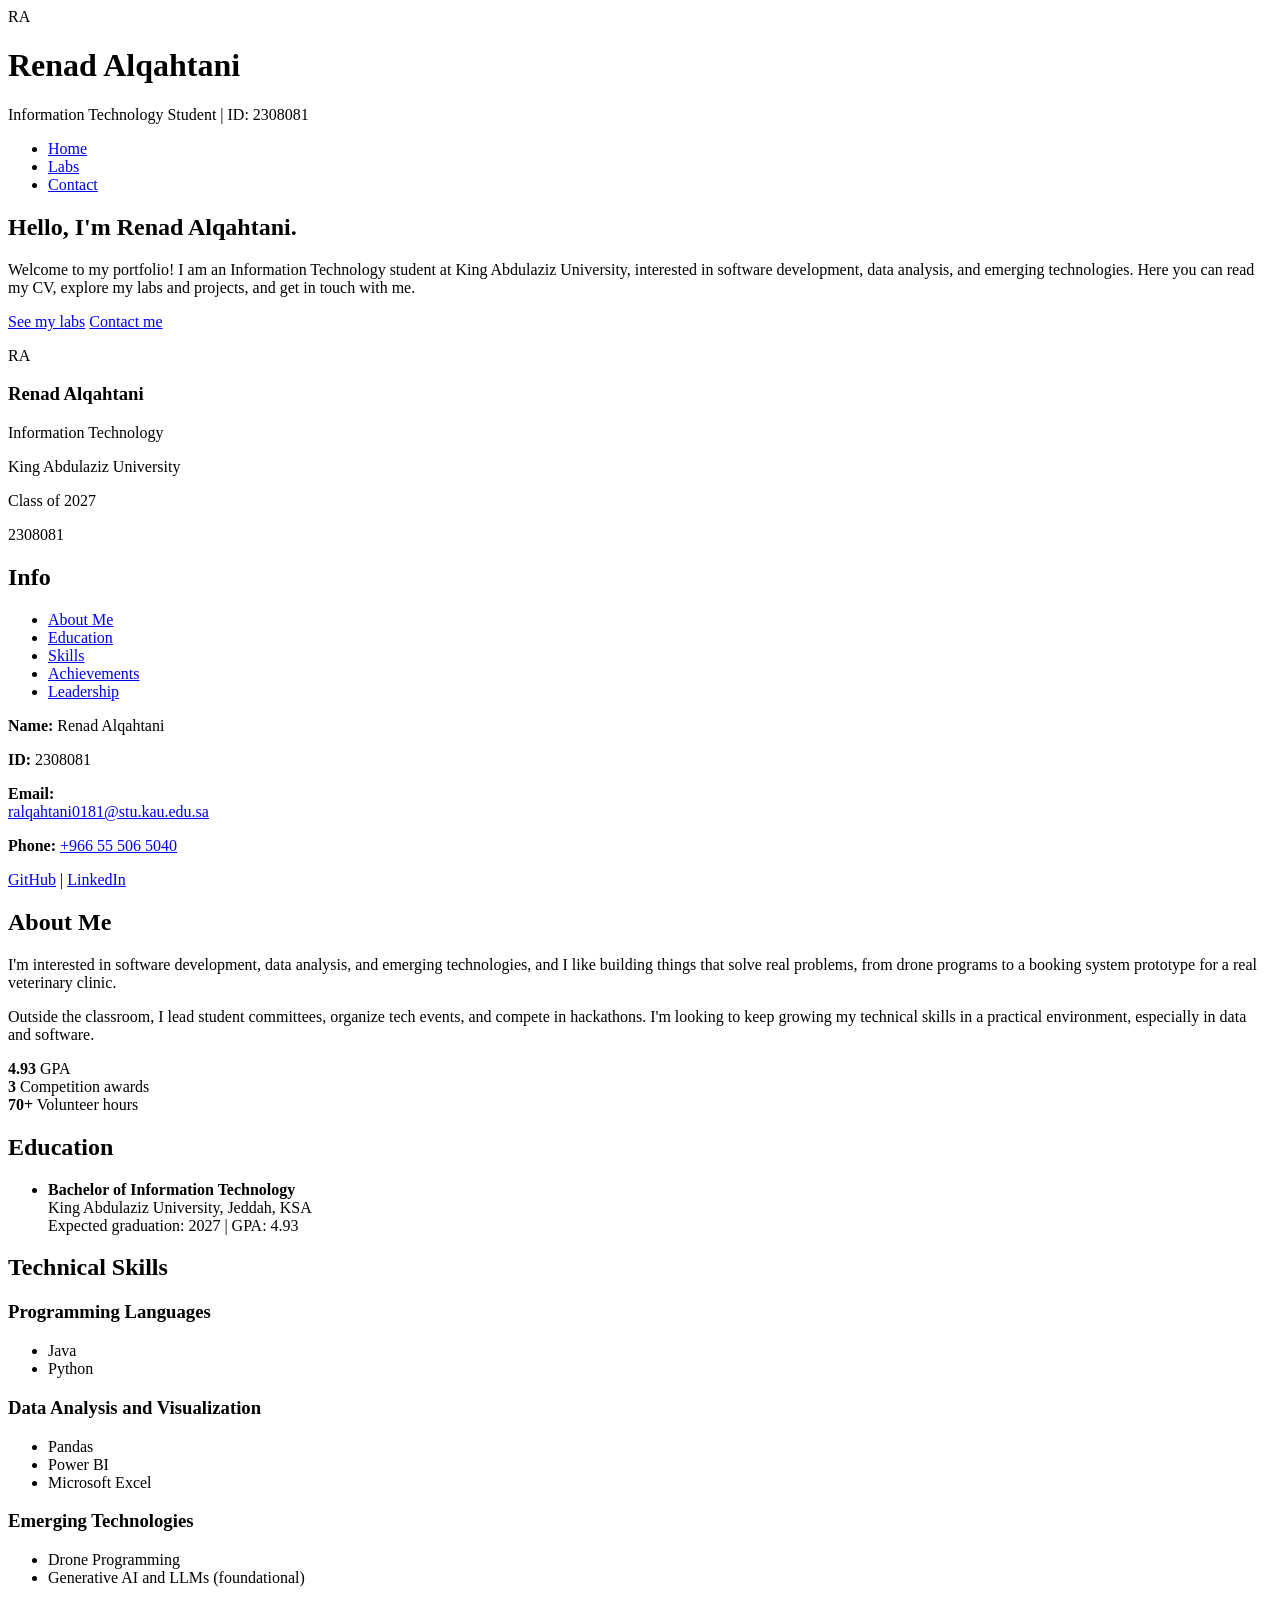
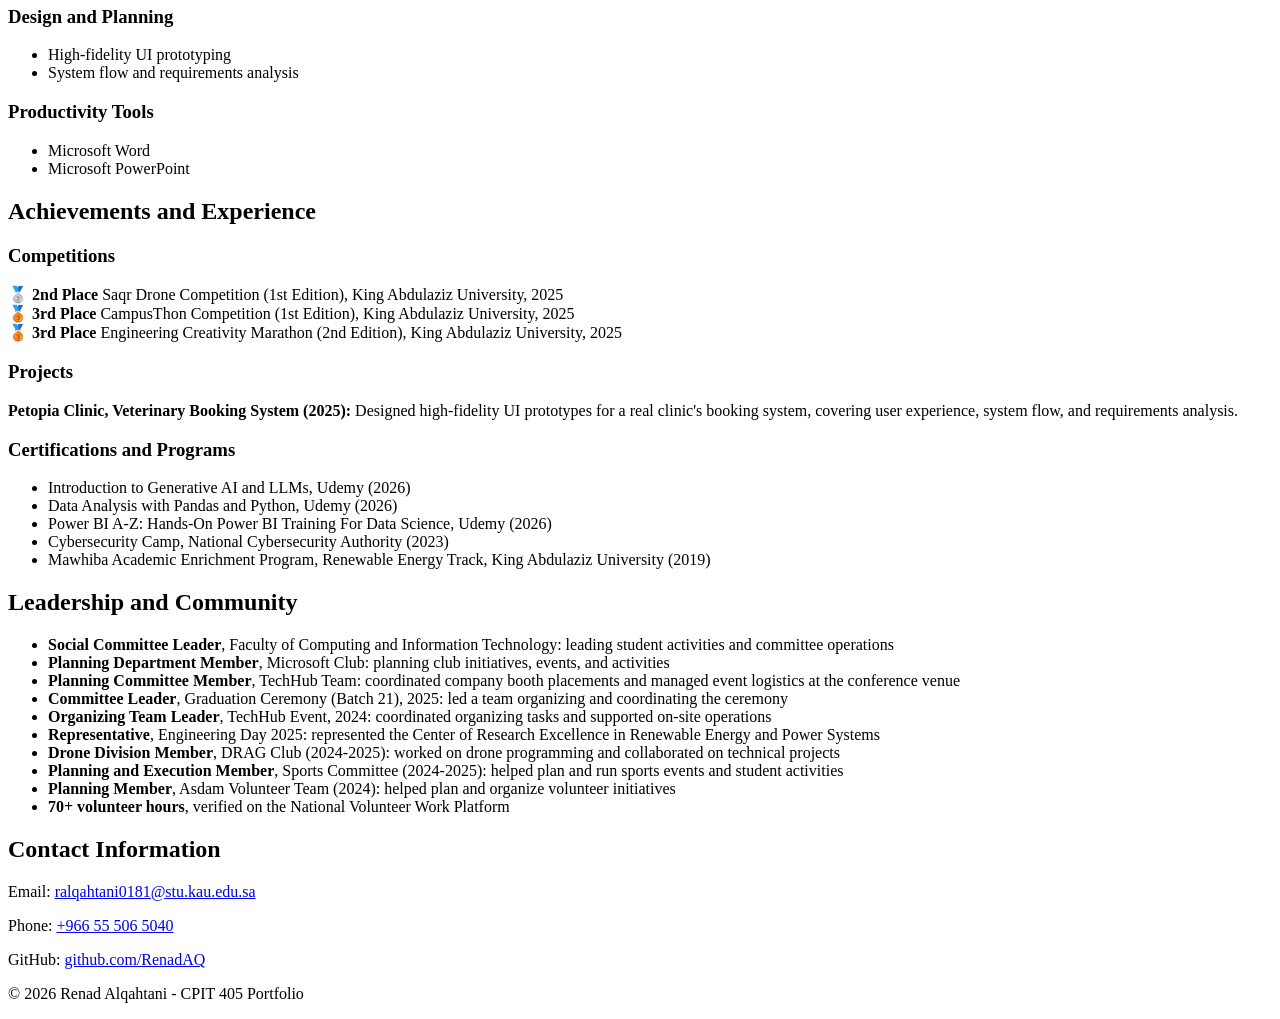
==== Assignment1/index.html @ ec477e22 "Create index.html" ====
<!DOCTYPE html>
<html lang="en">
<head>
  <meta charset="utf-8" />
  <meta name="viewport" content="width=device-width, initial-scale=1.0" />
  <meta name="author" content="Renad Alqahtani" />
  <meta name="description" content="CPIT-405 portfolio of Renad Alqahtani, Information Technology student at King Abdulaziz University" />
  <title>Home - Renad Alqahtani</title>
  <link rel="stylesheet" href="style.css" />
</head>
<body>

  <header>
    <div class="brand">
      <div class="badge">RA</div>
      <div>
        <h1>Renad Alqahtani</h1>
        <p>Information Technology Student | ID: 2308081</p>
      </div>
    </div>
    <nav>
      <ul>
        <li><a href="index.html" class="active">Home</a></li>
        <li><a href="labs.html">Labs</a></li>
        <li><a href="contact.html">Contact</a></li>
      </ul>
    </nav>
  </header>

  <main>
    <section id="hero" class="banner">
      <div class="hero-text">
        <h2>Hello, I'm Renad Alqahtani.</h2>
        <p>Welcome to my portfolio! I am an Information Technology student at King Abdulaziz University, interested in software development, data analysis, and emerging technologies. Here you can read my CV, explore my labs and projects, and get in touch with me.</p>
        <p>
          <a class="btn" href="labs.html">See my labs</a>
          <a class="btn mint" href="contact.html">Contact me</a>
        </p>
      </div>
      <div class="id-card">
        <div class="avatar">RA</div>
        <h3>Renad Alqahtani</h3>
        <p>Information Technology</p>
        <p>King Abdulaziz University</p>
        <p>Class of 2027</p>
        <p class="id-number">2308081</p>
      </div>
    </section>

    <div class="columns">
      <aside>
        <h2>Info</h2>
        <ul>
          <li><a href="#about">About Me</a></li>
          <li><a href="#education">Education</a></li>
          <li><a href="#skills">Skills</a></li>
          <li><a href="#achievements">Achievements</a></li>
          <li><a href="#leadership">Leadership</a></li>
        </ul>
        <div class="info">
          <p><strong>Name:</strong> Renad Alqahtani</p>
          <p><strong>ID:</strong> 2308081</p>
          <p><strong>Email:</strong><br /><a href="mailto:STUDENT_ID@stu.kau.edu.sa">ralqahtani0181@stu.kau.edu.sa</a></p>
          <p><strong>Phone:</strong> <a href="tel:+966500000000">+966 55 506 5040</a></p>
          <p>
            <a href="https://github.com/RenadAQ" target="_blank">GitHub</a> |
            <a href="https://linkedin.com/in/renad-al-qahtani-62b931341" target="_blank">LinkedIn</a>
          </p>
        </div>
      </aside>

      <div class="content">
        <section id="about">
          <h2>About Me</h2>
          <p>I'm interested in software development, data analysis, and emerging technologies, and I like building things that solve real problems, from drone programs to a booking system prototype for a real veterinary clinic.</p>
          <p>Outside the classroom, I lead student committees, organize tech events, and compete in hackathons. I'm looking to keep growing my technical skills in a practical environment, especially in data and software.</p>
          <div class="stats">
            <div class="stat"><strong>4.93</strong> GPA</div>
            <div class="stat"><strong>3</strong> Competition awards</div>
            <div class="stat"><strong>70+</strong> Volunteer hours</div>
          </div>
        </section>

        <section id="education">
          <h2>Education</h2>
          <ul class="timeline">
            <li><strong>Bachelor of Information Technology</strong><br />King Abdulaziz University, Jeddah, KSA<br />Expected graduation: 2027 | GPA: 4.93</li>
          </ul>
        </section>

        <section id="skills">
          <h2>Technical Skills</h2>

          <h3>Programming Languages</h3>
          <ul class="chips">
            <li>Java</li>
            <li>Python</li>
          </ul>

          <h3>Data Analysis and Visualization</h3>
          <ul class="chips">
            <li>Pandas</li>
            <li>Power BI</li>
            <li>Microsoft Excel</li>
          </ul>

          <h3>Emerging Technologies</h3>
          <ul class="chips">
            <li>Drone Programming</li>
            <li>Generative AI and LLMs (foundational)</li>
          </ul>

          <h3>Design and Planning</h3>
          <ul class="chips">
            <li>High-fidelity UI prototyping</li>
            <li>System flow and requirements analysis</li>
          </ul>

          <h3>Productivity Tools</h3>
          <ul class="chips">
            <li>Microsoft Word</li>
            <li>Microsoft PowerPoint</li>
          </ul>
        </section>

        <section id="achievements">
          <h2>Achievements and Experience</h2>

          <h3>Competitions</h3>
          <div class="medals">
            <div class="medal">
              <span class="emoji">🥈</span>
              <strong>2nd Place</strong>
              Saqr Drone Competition (1st Edition), King Abdulaziz University, 2025
            </div>
            <div class="medal">
              <span class="emoji">🥉</span>
              <strong>3rd Place</strong>
              CampusThon Competition (1st Edition), King Abdulaziz University, 2025
            </div>
            <div class="medal">
              <span class="emoji">🥉</span>
              <strong>3rd Place</strong>
              Engineering Creativity Marathon (2nd Edition), King Abdulaziz University, 2025
            </div>
          </div>

          <h3>Projects</h3>
          <div class="project">
            <p><strong>Petopia Clinic, Veterinary Booking System (2025):</strong> Designed high-fidelity UI prototypes for a real clinic's booking system, covering user experience, system flow, and requirements analysis.</p>
          </div>

          <h3>Certifications and Programs</h3>
          <ul class="stars">
            <li>Introduction to Generative AI and LLMs, Udemy (2026)</li>
            <li>Data Analysis with Pandas and Python, Udemy (2026)</li>
            <li>Power BI A-Z: Hands-On Power BI Training For Data Science, Udemy (2026)</li>
            <li>Cybersecurity Camp, National Cybersecurity Authority (2023)</li>
            <li>Mawhiba Academic Enrichment Program, Renewable Energy Track, King Abdulaziz University (2019)</li>
          </ul>
        </section>

        <section id="leadership">
          <h2>Leadership and Community</h2>
          <ul class="timeline">
            <li><strong>Social Committee Leader</strong>, Faculty of Computing and Information Technology: leading student activities and committee operations</li>
            <li><strong>Planning Department Member</strong>, Microsoft Club: planning club initiatives, events, and activities</li>
            <li><strong>Planning Committee Member</strong>, TechHub Team: coordinated company booth placements and managed event logistics at the conference venue</li>
            <li><strong>Committee Leader</strong>, Graduation Ceremony (Batch 21), 2025: led a team organizing and coordinating the ceremony</li>
            <li><strong>Organizing Team Leader</strong>, TechHub Event, 2024: coordinated organizing tasks and supported on-site operations</li>
            <li><strong>Representative</strong>, Engineering Day 2025: represented the Center of Research Excellence in Renewable Energy and Power Systems</li>
            <li><strong>Drone Division Member</strong>, DRAG Club (2024-2025): worked on drone programming and collaborated on technical projects</li>
            <li><strong>Planning and Execution Member</strong>, Sports Committee (2024-2025): helped plan and run sports events and student activities</li>
            <li><strong>Planning Member</strong>, Asdam Volunteer Team (2024): helped plan and organize volunteer initiatives</li>
            <li><strong>70+ volunteer hours</strong>, verified on the National Volunteer Work Platform</li>
          </ul>
        </section>

        <section id="contact-info">
          <h2>Contact Information</h2>
          <p>Email: <a href="mailto:STUDENT_ID@stu.kau.edu.sa">ralqahtani0181@stu.kau.edu.sa</a></p>
          <p>Phone: <a href="tel:+966500000000">+966 55 506 5040</a></p>
          <p>GitHub: <a href="https://github.com/RenadAQ" target="_blank">github.com/RenadAQ</a></p>
        </section>
      </div>
    </div>
  </main>

  <footer>
    <p>&copy; 2026 Renad Alqahtani - CPIT 405 Portfolio</p>
  </footer>

</body>
</html>
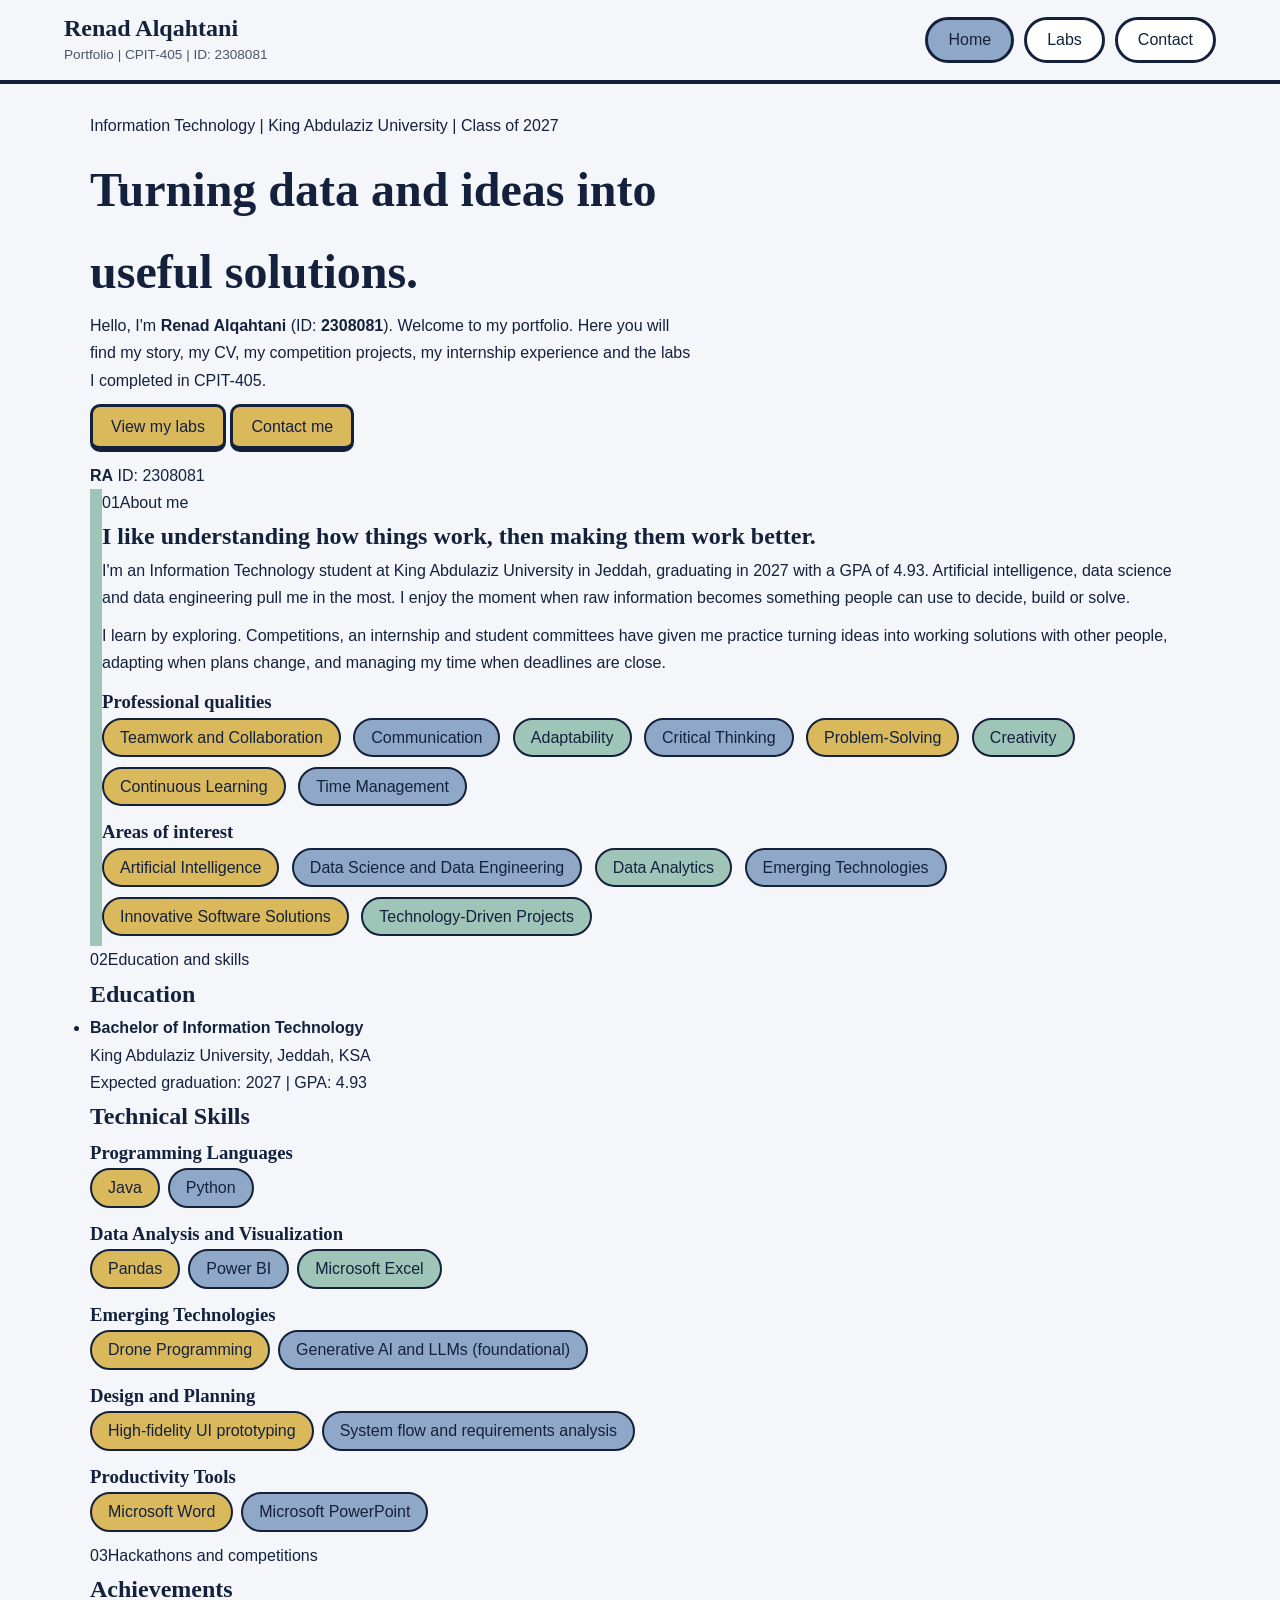
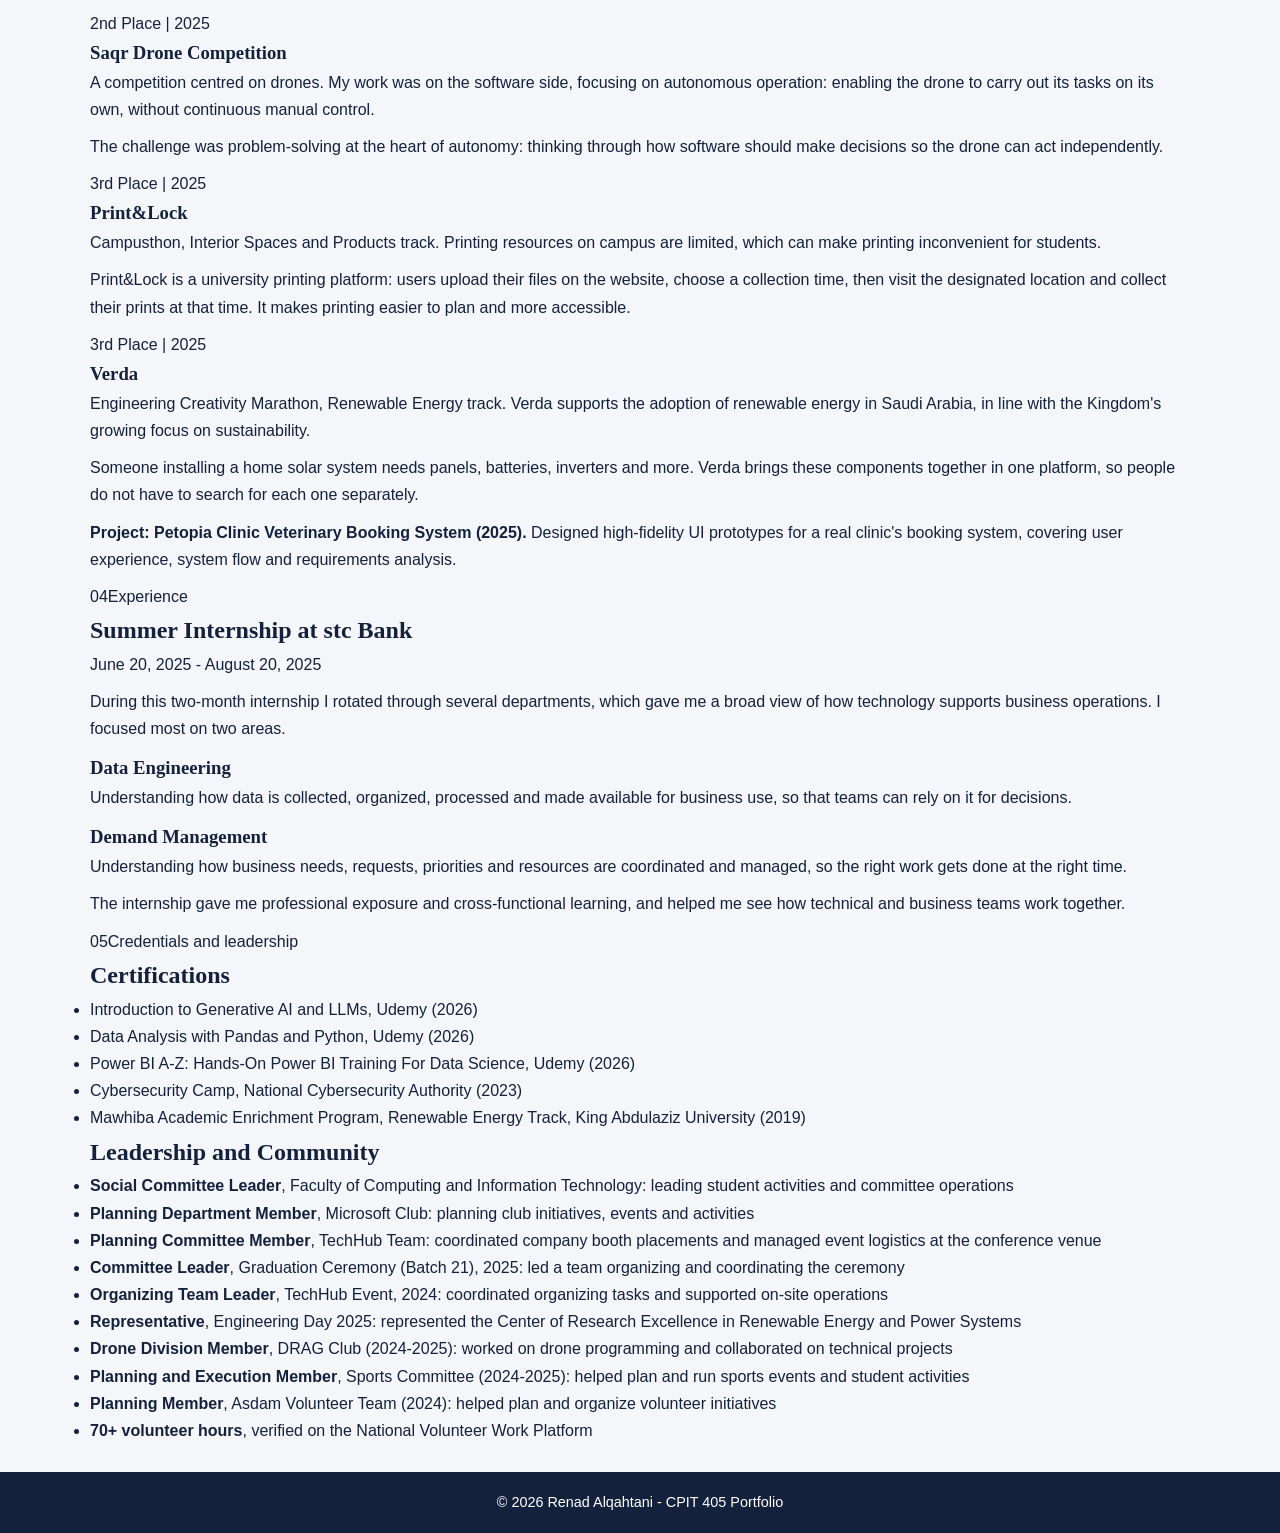
==== commit 05cc1ca8: "Update index.html Updated personal information and portfolio details in the HTML file. Added new sec" ====
--- a/Assignment1/index.html
+++ b/Assignment1/index.html
@@ -11,12 +11,9 @@
 <body>
 
   <header>
-    <div class="brand">
-      <div class="badge">RA</div>
-      <div>
-        <h1>Renad Alqahtani</h1>
-        <p>Information Technology Student | ID: 2308081</p>
-      </div>
+    <div>
+      <h1>Renad Alqahtani</h1>
+      <p>Portfolio | CPIT-405 | ID: 2308081</p>
     </div>
     <nav>
       <ul>
@@ -28,162 +25,183 @@
   </header>
 
   <main>
-    <section id="hero" class="banner">
-      <div class="hero-text">
-        <h2>Hello, I'm Renad Alqahtani.</h2>
-        <p>Welcome to my portfolio! I am an Information Technology student at King Abdulaziz University, interested in software development, data analysis, and emerging technologies. Here you can read my CV, explore my labs and projects, and get in touch with me.</p>
-        <p>
-          <a class="btn" href="labs.html">See my labs</a>
-          <a class="btn mint" href="contact.html">Contact me</a>
-        </p>
-      </div>
-      <div class="id-card">
-        <div class="avatar">RA</div>
-        <h3>Renad Alqahtani</h3>
-        <p>Information Technology</p>
-        <p>King Abdulaziz University</p>
-        <p>Class of 2027</p>
-        <p class="id-number">2308081</p>
-      </div>
-    </section>
-
-    <div class="columns">
-      <aside>
-        <h2>Info</h2>
-        <ul>
-          <li><a href="#about">About Me</a></li>
-          <li><a href="#education">Education</a></li>
-          <li><a href="#skills">Skills</a></li>
-          <li><a href="#achievements">Achievements</a></li>
-          <li><a href="#leadership">Leadership</a></li>
-        </ul>
-        <div class="info">
-          <p><strong>Name:</strong> Renad Alqahtani</p>
-          <p><strong>ID:</strong> 2308081</p>
-          <p><strong>Email:</strong><br /><a href="mailto:STUDENT_ID@stu.kau.edu.sa">ralqahtani0181@stu.kau.edu.sa</a></p>
-          <p><strong>Phone:</strong> <a href="tel:+966500000000">+966 55 506 5040</a></p>
+
+    <!-- Welcome message -->
+    <section id="hero" class="band">
+      <div class="row">
+        <div class="hero-text">
+          <p class="kicker">Information Technology | King Abdulaziz University | Class of 2027</p>
+          <h2>Turning data and ideas into useful solutions.</h2>
+          <p>Hello, I'm <strong>Renad Alqahtani</strong> (ID: <strong>2308081</strong>). Welcome to my portfolio. Here you will find my story, my CV, my competition projects, my internship experience and the labs I completed in CPIT-405.</p>
           <p>
-            <a href="https://github.com/RenadAQ" target="_blank">GitHub</a> |
-            <a href="https://linkedin.com/in/renad-al-qahtani-62b931341" target="_blank">LinkedIn</a>
+            <a class="btn" href="labs.html">View my labs</a>
+            <a class="btn outline" href="contact.html">Contact me</a>
           </p>
         </div>
-      </aside>
-
-      <div class="content">
-        <section id="about">
-          <h2>About Me</h2>
-          <p>I'm interested in software development, data analysis, and emerging technologies, and I like building things that solve real problems, from drone programs to a booking system prototype for a real veterinary clinic.</p>
-          <p>Outside the classroom, I lead student committees, organize tech events, and compete in hackathons. I'm looking to keep growing my technical skills in a practical environment, especially in data and software.</p>
-          <div class="stats">
-            <div class="stat"><strong>4.93</strong> GPA</div>
-            <div class="stat"><strong>3</strong> Competition awards</div>
-            <div class="stat"><strong>70+</strong> Volunteer hours</div>
-          </div>
-        </section>
-
-        <section id="education">
-          <h2>Education</h2>
-          <ul class="timeline">
-            <li><strong>Bachelor of Information Technology</strong><br />King Abdulaziz University, Jeddah, KSA<br />Expected graduation: 2027 | GPA: 4.93</li>
+        <div class="plate-wrap">
+          <div class="plate">
+            <strong>RA</strong>
+            <span>ID: 2308081</span>
+          </div>
+        </div>
+      </div>
+    </section>
+
+    <!-- 01 ABOUT -->
+    <section id="about" class="band sand">
+      <div class="row">
+        <div class="label"><span class="num">01</span><span class="name">About me</span></div>
+        <div class="body">
+          <h2>I like understanding how things work, then making them work better.</h2>
+          <p>I'm an Information Technology student at King Abdulaziz University in Jeddah, graduating in 2027 with a GPA of 4.93. Artificial intelligence, data science and data engineering pull me in the most. I enjoy the moment when raw information becomes something people can use to decide, build or solve.</p>
+          <p>I learn by exploring. Competitions, an internship and student committees have given me practice turning ideas into working solutions with other people, adapting when plans change, and managing my time when deadlines are close.</p>
+          <h3>Professional qualities</h3>
+          <ul class="chips">
+            <li>Teamwork and Collaboration</li>
+            <li>Communication</li>
+            <li>Adaptability</li>
+            <li>Critical Thinking</li>
+            <li>Problem-Solving</li>
+            <li>Creativity</li>
+            <li>Continuous Learning</li>
+            <li>Time Management</li>
           </ul>
-        </section>
-
-        <section id="skills">
-          <h2>Technical Skills</h2>
-
-          <h3>Programming Languages</h3>
+          <h3>Areas of interest</h3>
           <ul class="chips">
-            <li>Java</li>
-            <li>Python</li>
+            <li>Artificial Intelligence</li>
+            <li>Data Science and Data Engineering</li>
+            <li>Data Analytics</li>
+            <li>Emerging Technologies</li>
+            <li>Innovative Software Solutions</li>
+            <li>Technology-Driven Projects</li>
           </ul>
-
-          <h3>Data Analysis and Visualization</h3>
-          <ul class="chips">
-            <li>Pandas</li>
-            <li>Power BI</li>
-            <li>Microsoft Excel</li>
-          </ul>
-
-          <h3>Emerging Technologies</h3>
-          <ul class="chips">
-            <li>Drone Programming</li>
-            <li>Generative AI and LLMs (foundational)</li>
-          </ul>
-
-          <h3>Design and Planning</h3>
-          <ul class="chips">
-            <li>High-fidelity UI prototyping</li>
-            <li>System flow and requirements analysis</li>
-          </ul>
-
-          <h3>Productivity Tools</h3>
-          <ul class="chips">
-            <li>Microsoft Word</li>
-            <li>Microsoft PowerPoint</li>
-          </ul>
-        </section>
-
-        <section id="achievements">
-          <h2>Achievements and Experience</h2>
-
-          <h3>Competitions</h3>
-          <div class="medals">
-            <div class="medal">
-              <span class="emoji">🥈</span>
-              <strong>2nd Place</strong>
-              Saqr Drone Competition (1st Edition), King Abdulaziz University, 2025
-            </div>
-            <div class="medal">
-              <span class="emoji">🥉</span>
-              <strong>3rd Place</strong>
-              CampusThon Competition (1st Edition), King Abdulaziz University, 2025
-            </div>
-            <div class="medal">
-              <span class="emoji">🥉</span>
-              <strong>3rd Place</strong>
-              Engineering Creativity Marathon (2nd Edition), King Abdulaziz University, 2025
-            </div>
-          </div>
-
-          <h3>Projects</h3>
-          <div class="project">
-            <p><strong>Petopia Clinic, Veterinary Booking System (2025):</strong> Designed high-fidelity UI prototypes for a real clinic's booking system, covering user experience, system flow, and requirements analysis.</p>
-          </div>
-
-          <h3>Certifications and Programs</h3>
-          <ul class="stars">
-            <li>Introduction to Generative AI and LLMs, Udemy (2026)</li>
-            <li>Data Analysis with Pandas and Python, Udemy (2026)</li>
-            <li>Power BI A-Z: Hands-On Power BI Training For Data Science, Udemy (2026)</li>
-            <li>Cybersecurity Camp, National Cybersecurity Authority (2023)</li>
-            <li>Mawhiba Academic Enrichment Program, Renewable Energy Track, King Abdulaziz University (2019)</li>
-          </ul>
-        </section>
-
-        <section id="leadership">
-          <h2>Leadership and Community</h2>
-          <ul class="timeline">
-            <li><strong>Social Committee Leader</strong>, Faculty of Computing and Information Technology: leading student activities and committee operations</li>
-            <li><strong>Planning Department Member</strong>, Microsoft Club: planning club initiatives, events, and activities</li>
-            <li><strong>Planning Committee Member</strong>, TechHub Team: coordinated company booth placements and managed event logistics at the conference venue</li>
-            <li><strong>Committee Leader</strong>, Graduation Ceremony (Batch 21), 2025: led a team organizing and coordinating the ceremony</li>
-            <li><strong>Organizing Team Leader</strong>, TechHub Event, 2024: coordinated organizing tasks and supported on-site operations</li>
-            <li><strong>Representative</strong>, Engineering Day 2025: represented the Center of Research Excellence in Renewable Energy and Power Systems</li>
-            <li><strong>Drone Division Member</strong>, DRAG Club (2024-2025): worked on drone programming and collaborated on technical projects</li>
-            <li><strong>Planning and Execution Member</strong>, Sports Committee (2024-2025): helped plan and run sports events and student activities</li>
-            <li><strong>Planning Member</strong>, Asdam Volunteer Team (2024): helped plan and organize volunteer initiatives</li>
-            <li><strong>70+ volunteer hours</strong>, verified on the National Volunteer Work Platform</li>
-          </ul>
-        </section>
-
-        <section id="contact-info">
-          <h2>Contact Information</h2>
-          <p>Email: <a href="mailto:STUDENT_ID@stu.kau.edu.sa">ralqahtani0181@stu.kau.edu.sa</a></p>
-          <p>Phone: <a href="tel:+966500000000">+966 55 506 5040</a></p>
-          <p>GitHub: <a href="https://github.com/RenadAQ" target="_blank">github.com/RenadAQ</a></p>
-        </section>
-      </div>
-    </div>
+        </div>
+      </div>
+    </section>
+
+    <!-- 02 EDUCATION AND TECHNICAL SKILLS -->
+    <section id="education" class="band">
+      <div class="row">
+        <div class="label"><span class="num">02</span><span class="name">Education and skills</span></div>
+        <div class="body">
+          <div class="split">
+            <div>
+              <h2>Education</h2>
+              <ul class="list">
+                <li><strong>Bachelor of Information Technology</strong><br />King Abdulaziz University, Jeddah, KSA<br />Expected graduation: 2027 | GPA: 4.93</li>
+              </ul>
+            </div>
+            <div id="skills">
+              <h2>Technical Skills</h2>
+              <h3>Programming Languages</h3>
+              <ul class="chips"><li>Java</li><li>Python</li></ul>
+              <h3>Data Analysis and Visualization</h3>
+              <ul class="chips"><li>Pandas</li><li>Power BI</li><li>Microsoft Excel</li></ul>
+              <h3>Emerging Technologies</h3>
+              <ul class="chips"><li>Drone Programming</li><li>Generative AI and LLMs (foundational)</li></ul>
+              <h3>Design and Planning</h3>
+              <ul class="chips"><li>High-fidelity UI prototyping</li><li>System flow and requirements analysis</li></ul>
+              <h3>Productivity Tools</h3>
+              <ul class="chips"><li>Microsoft Word</li><li>Microsoft PowerPoint</li></ul>
+            </div>
+          </div>
+        </div>
+      </div>
+    </section>
+
+    <!-- 03 HACKATHONS AND COMPETITIONS (achievements) -->
+    <section id="competitions" class="band forest">
+      <div class="row">
+        <div class="label"><span class="num">03</span><span class="name">Hackathons and competitions</span></div>
+        <div class="body">
+          <h2>Achievements</h2>
+          <div class="cards">
+            <div class="card">
+              <span class="tag">2nd Place | 2025</span>
+              <h3>Saqr Drone Competition</h3>
+              <p>A competition centred on drones. My work was on the software side, focusing on autonomous operation: enabling the drone to carry out its tasks on its own, without continuous manual control.</p>
+              <p>The challenge was problem-solving at the heart of autonomy: thinking through how software should make decisions so the drone can act independently.</p>
+            </div>
+            <div class="card">
+              <span class="tag">3rd Place | 2025</span>
+              <h3>Print&amp;Lock</h3>
+              <p>Campusthon, Interior Spaces and Products track. Printing resources on campus are limited, which can make printing inconvenient for students.</p>
+              <p>Print&amp;Lock is a university printing platform: users upload their files on the website, choose a collection time, then visit the designated location and collect their prints at that time. It makes printing easier to plan and more accessible.</p>
+            </div>
+            <div class="card">
+              <span class="tag">3rd Place | 2025</span>
+              <h3>Verda</h3>
+              <p>Engineering Creativity Marathon, Renewable Energy track. Verda supports the adoption of renewable energy in Saudi Arabia, in line with the Kingdom's growing focus on sustainability.</p>
+              <p>Someone installing a home solar system needs panels, batteries, inverters and more. Verda brings these components together in one platform, so people do not have to search for each one separately.</p>
+            </div>
+          </div>
+          <div class="note">
+            <p><strong>Project: Petopia Clinic Veterinary Booking System (2025).</strong> Designed high-fidelity UI prototypes for a real clinic's booking system, covering user experience, system flow and requirements analysis.</p>
+          </div>
+        </div>
+      </div>
+    </section>
+
+    <!-- 04 EXPERIENCE -->
+    <section id="experience" class="band">
+      <div class="row">
+        <div class="label"><span class="num">04</span><span class="name">Experience</span></div>
+        <div class="body">
+          <h2>Summer Internship at stc Bank</h2>
+          <p><span class="tag">June 20, 2025 - August 20, 2025</span></p>
+          <p>During this two-month internship I rotated through several departments, which gave me a broad view of how technology supports business operations. I focused most on two areas.</p>
+          <div class="cards two">
+            <div class="card">
+              <h3>Data Engineering</h3>
+              <p>Understanding how data is collected, organized, processed and made available for business use, so that teams can rely on it for decisions.</p>
+            </div>
+            <div class="card">
+              <h3>Demand Management</h3>
+              <p>Understanding how business needs, requests, priorities and resources are coordinated and managed, so the right work gets done at the right time.</p>
+            </div>
+          </div>
+          <p>The internship gave me professional exposure and cross-functional learning, and helped me see how technical and business teams work together.</p>
+        </div>
+      </div>
+    </section>
+
+    <!-- 05 CERTIFICATIONS AND LEADERSHIP -->
+    <section id="leadership" class="band sand">
+      <div class="row">
+        <div class="label"><span class="num">05</span><span class="name">Credentials and leadership</span></div>
+        <div class="body">
+          <div class="split">
+            <div>
+              <h2>Certifications</h2>
+              <ul class="list">
+                <li>Introduction to Generative AI and LLMs, Udemy (2026)</li>
+                <li>Data Analysis with Pandas and Python, Udemy (2026)</li>
+                <li>Power BI A-Z: Hands-On Power BI Training For Data Science, Udemy (2026)</li>
+                <li>Cybersecurity Camp, National Cybersecurity Authority (2023)</li>
+                <li>Mawhiba Academic Enrichment Program, Renewable Energy Track, King Abdulaziz University (2019)</li>
+              </ul>
+            </div>
+            <div>
+              <h2>Leadership and Community</h2>
+              <ul class="list">
+                <li><strong>Social Committee Leader</strong>, Faculty of Computing and Information Technology: leading student activities and committee operations</li>
+                <li><strong>Planning Department Member</strong>, Microsoft Club: planning club initiatives, events and activities</li>
+                <li><strong>Planning Committee Member</strong>, TechHub Team: coordinated company booth placements and managed event logistics at the conference venue</li>
+                <li><strong>Committee Leader</strong>, Graduation Ceremony (Batch 21), 2025: led a team organizing and coordinating the ceremony</li>
+                <li><strong>Organizing Team Leader</strong>, TechHub Event, 2024: coordinated organizing tasks and supported on-site operations</li>
+                <li><strong>Representative</strong>, Engineering Day 2025: represented the Center of Research Excellence in Renewable Energy and Power Systems</li>
+                <li><strong>Drone Division Member</strong>, DRAG Club (2024-2025): worked on drone programming and collaborated on technical projects</li>
+                <li><strong>Planning and Execution Member</strong>, Sports Committee (2024-2025): helped plan and run sports events and student activities</li>
+                <li><strong>Planning Member</strong>, Asdam Volunteer Team (2024): helped plan and organize volunteer initiatives</li>
+                <li><strong>70+ volunteer hours</strong>, verified on the National Volunteer Work Platform</li>
+              </ul>
+            </div>
+          </div>
+        </div>
+      </div>
+    </section>
+
+
   </main>
 
   <footer>
--- a/Assignment1/style.css
+++ b/Assignment1/style.css
@@ -0,0 +1,672 @@
+/* ============================================
+   CPIT-405 - Assignment 1 (HTML & CSS)
+   Renad Alqahtani
+   Palette: navy #14213d | paper #f4f6f9 | gold #d9b95b
+            steel #8fa8c8 | sage #9fc5b8
+   ============================================ */
+
+/* Universal selector: remove default spacing */
+* {
+  margin: 0;
+  padding: 0;
+}
+
+/* Element selectors */
+body {
+  font-family: "Trebuchet MS", Verdana, sans-serif;
+  font-size: 1rem;
+  line-height: 1.7;
+  color: #14213d;
+  background-color: #f4f6f9;
+}
+
+h1, h2, h3 {
+  font-family: Georgia, "Times New Roman", serif;
+}
+
+p {
+  margin-bottom: 10px;
+}
+
+a {
+  color: #1d4e89;
+}
+
+a:hover {
+  color: #8a6d1d;
+}
+
+/* Pseudo-element: arrow after links that open in a new tab */
+a[target="_blank"]::after {
+  content: " \2197";
+}
+
+/* ---------- Header and navigation ---------- */
+header {
+  display: flex;
+  justify-content: space-between;
+  align-items: center;
+  padding: 14px 5%;
+  background-color: #f4f6f9;
+  border-bottom: 4px solid #14213d;
+}
+
+.brand {
+  display: flex;
+  align-items: center;
+}
+
+.badge {
+  width: 46px;
+  height: 46px;
+  line-height: 46px;
+  margin-right: 12px;
+  text-align: center;
+  font-family: Georgia, serif;
+  font-size: 1.2rem;
+  background-color: #d9b95b;
+  border: 3px solid #14213d;
+  border-radius: 12px;
+  transform: rotate(-6deg);
+}
+
+header h1 {
+  font-size: 1.5rem;
+  line-height: 1.2;
+}
+
+header p {
+  margin-bottom: 0;
+  font-size: 0.85rem;
+  color: #4a5568;
+}
+
+nav > ul {
+  list-style: none;
+  display: flex;
+}
+
+nav li {
+  margin-left: 10px;
+}
+
+nav a {
+  display: block;
+  padding: 6px 20px;
+  background-color: white;
+  color: #14213d;
+  text-decoration: none;
+  border: 3px solid #14213d;
+  border-radius: 30px;
+  transition: transform 0.2s, background-color 0.2s;
+}
+
+nav a.active {
+  background-color: #8fa8c8;
+}
+
+nav a:hover {
+  background-color: #d9b95b;
+  color: #14213d;
+  transform: rotate(-4deg);
+}
+
+/* ---------- Page layout ---------- */
+main {
+  width: 90%;
+  max-width: 1100px;
+  margin: 28px auto;
+}
+
+/* Big dark banner (home hero and page titles) */
+.banner {
+  position: relative;
+  overflow: hidden;
+  padding: 36px 40px;
+  margin-bottom: 28px;
+  background-color: #14213d;
+  color: white;
+  border-radius: 20px;
+}
+
+.banner::before {
+  content: "";
+  position: absolute;
+  top: -50px;
+  right: -50px;
+  width: 170px;
+  height: 170px;
+  background-color: #8fa8c8;
+  border-radius: 50%;
+}
+
+.banner h2,
+.banner p,
+.id-card {
+  position: relative;
+}
+
+.banner h2 {
+  margin-bottom: 10px;
+  font-size: 2.2rem;
+  line-height: 1.2;
+  color: white;
+}
+
+.banner p {
+  color: #d5dbe6;
+}
+
+/* ID selector: the home page hero */
+#hero {
+  display: flex;
+  justify-content: space-between;
+  align-items: center;
+}
+
+#hero::before {
+  top: -70px;
+  right: -60px;
+  width: 260px;
+  height: 260px;
+}
+
+#hero h2 {
+  font-size: 3rem;
+}
+
+.hero-text {
+  width: 55%;
+}
+
+/* Student ID card */
+.id-card {
+  width: 30%;
+  padding: 20px;
+  text-align: center;
+  background-color: #d9b95b;
+  color: #14213d;
+  border: 3px solid #14213d;
+  border-right: 9px solid #14213d;
+  border-bottom: 9px solid #14213d;
+  border-radius: 18px;
+  transform: rotate(3deg);
+  transition: transform 0.3s;
+}
+
+.id-card:hover {
+  transform: rotate(0deg);
+}
+
+.avatar {
+  width: 70px;
+  height: 70px;
+  line-height: 70px;
+  margin: 0 auto 10px auto;
+  font-family: Georgia, serif;
+  font-size: 1.6rem;
+  background-color: #8fa8c8;
+  border: 3px solid #14213d;
+  border-radius: 50%;
+}
+
+.id-card h3 {
+  font-size: 1.3rem;
+}
+
+.id-card p {
+  margin-bottom: 4px;
+  font-size: 0.9rem;
+  color: #14213d;
+}
+
+.id-card .id-number {
+  margin-top: 6px;
+  padding: 4px;
+  font-family: Georgia, serif;
+  font-size: 1.4rem;
+  background-color: white;
+  border: 2px dashed #14213d;
+  border-radius: 8px;
+}
+
+/* Buttons */
+.btn {
+  display: inline-block;
+  padding: 6px 18px;
+  background-color: #d9b95b;
+  color: #14213d;
+  text-decoration: none;
+  border: 3px solid #14213d;
+  border-bottom: 6px solid #14213d;
+  border-radius: 10px;
+  transition: transform 0.2s, background-color 0.2s;
+}
+
+.btn.mint {
+  background-color: #9fc5b8;
+}
+
+.btn:hover {
+  background-color: #8fa8c8;
+  color: #14213d;
+  transform: translateY(-3px);
+}
+
+/* Sidebar + content columns (Flexbox) */
+.columns {
+  display: flex;
+  justify-content: space-between;
+  align-items: flex-start;
+}
+
+aside {
+  width: 22%;
+  padding: 2%;
+  background-color: white;
+  border: 3px solid #14213d;
+  border-bottom: 8px solid #14213d;
+  border-radius: 16px;
+}
+
+aside h2 {
+  margin-bottom: 10px;
+  font-size: 1.1rem;
+  text-align: center;
+}
+
+aside ul {
+  list-style: none;
+  margin-bottom: 16px;
+}
+
+aside li a {
+  display: block;
+  padding: 7px;
+  margin-bottom: 8px;
+  text-align: center;
+  background-color: #f4f6f9;
+  color: #14213d;
+  text-decoration: none;
+  border: 2px solid #14213d;
+  border-radius: 10px;
+  transition: transform 0.2s, background-color 0.2s;
+}
+
+aside li a:hover {
+  background-color: #d9b95b;
+  color: #14213d;
+  transform: translateX(6px);
+}
+
+.info {
+  font-size: 0.9rem;
+  text-align: center;
+}
+
+.content {
+  width: 68%;
+}
+
+.content section {
+  padding: 24px;
+  margin-bottom: 26px;
+  background-color: white;
+  border: 3px solid #14213d;
+  border-bottom: 8px solid #14213d;
+  border-radius: 16px;
+}
+
+/* Sticker-style section headings */
+.content h2 {
+  display: inline-block;
+  padding: 3px 16px;
+  margin-bottom: 16px;
+  font-size: 1.3rem;
+  background-color: #d9b95b;
+  border: 3px solid #14213d;
+  border-radius: 10px;
+  transform: rotate(-1.5deg);
+}
+
+.content section:nth-child(2n) h2 {
+  background-color: #8fa8c8;
+}
+
+.content section:nth-child(3n) h2 {
+  background-color: #9fc5b8;
+}
+
+#about {
+  border-left: 12px solid #9fc5b8;
+}
+
+/* ---------- Lists ---------- */
+.content ul {
+  margin-left: 22px;
+}
+
+.content li {
+  margin-bottom: 6px;
+}
+
+.content ul.chips,
+.content ul.timeline,
+.content ul.stars {
+  list-style: none;
+  margin-left: 0;
+}
+
+/* Skills as colored chips */
+.chips li {
+  display: inline-block;
+  padding: 4px 16px;
+  margin: 0 8px 10px 0;
+  background-color: #d9b95b;
+  border: 2px solid #14213d;
+  border-radius: 20px;
+  transition: transform 0.2s;
+}
+
+.chips li:nth-child(2n) {
+  background-color: #8fa8c8;
+}
+
+.chips li:nth-child(3n) {
+  background-color: #9fc5b8;
+}
+
+.chips li:hover {
+  transform: rotate(-4deg);
+}
+
+/* Education and leadership as a timeline */
+.timeline li {
+  padding-left: 14px;
+  margin-bottom: 14px;
+  border-left: 6px solid #8fa8c8;
+}
+
+.timeline li:nth-child(2n) {
+  border-left-color: #d9b95b;
+}
+
+/* Achievements with stars */
+.stars li::before {
+  content: "\2605  ";
+  color: #b8912f;
+}
+
+/* ---------- Tables (labs page) ---------- */
+.table-box {
+  overflow: auto;
+}
+
+table {
+  width: 100%;
+  border-collapse: collapse;
+  text-align: center;
+  border: 3px solid #14213d;
+}
+
+caption {
+  padding-bottom: 8px;
+  text-align: left;
+  color: #4a5568;
+}
+
+th {
+  padding: 10px;
+  background-color: #14213d;
+  color: white;
+}
+
+td {
+  padding: 10px;
+  border: 2px solid #14213d;
+}
+
+tr:nth-child(even) {
+  background-color: #f4f6f9;
+}
+
+tr:hover {
+  background-color: #f6edd2;
+}
+
+td .btn {
+  padding: 2px 14px;
+  border-bottom: 4px solid #14213d;
+}
+
+.status {
+  display: inline-block;
+  padding: 2px 14px;
+  background-color: #9fc5b8;
+  border: 2px solid #14213d;
+  border-radius: 20px;
+}
+
+/* ---------- Form (contact page) ---------- */
+label {
+  display: block;
+  margin-top: 14px;
+  margin-bottom: 4px;
+}
+
+/* Attribute selectors */
+input[type="text"],
+input[type="email"],
+textarea {
+  width: 92%;
+  padding: 10px;
+  font-size: 1rem;
+  font-family: inherit;
+  background-color: white;
+  border: 3px solid #14213d;
+  border-radius: 10px;
+  transition: background-color 0.2s;
+}
+
+input:focus,
+textarea:focus {
+  background-color: #f6edd2;
+  border-color: #1d4e89;
+}
+
+textarea {
+  height: 140px;
+}
+
+.radio-group {
+  margin: 14px 0;
+}
+
+label.inline {
+  display: inline;
+  margin-right: 15px;
+}
+
+button {
+  padding: 10px 30px;
+  font-size: 1rem;
+  font-family: inherit;
+  background-color: #14213d;
+  color: white;
+  border: 3px solid #14213d;
+  border-bottom: 6px solid #d9b95b;
+  border-radius: 10px;
+  transition: transform 0.2s, background-color 0.2s;
+}
+
+button:hover {
+  background-color: #8fa8c8;
+  color: #14213d;
+  transform: translateY(-3px);
+}
+
+/* ---------- Extra blocks for the CV content ---------- */
+
+/* Highlights strip in About Me */
+.stats {
+  display: flex;
+  justify-content: space-between;
+  margin-top: 16px;
+}
+
+.stat {
+  width: 28%;
+  padding: 10px 1%;
+  text-align: center;
+  background-color: #d9b95b;
+  border: 3px solid #14213d;
+  border-bottom: 6px solid #14213d;
+  border-radius: 12px;
+  font-size: 0.85rem;
+  line-height: 1.3;
+  transition: transform 0.2s;
+}
+
+.stat strong {
+  display: block;
+  font-family: Georgia, serif;
+  font-size: 1.8rem;
+}
+
+.stat:nth-child(2n) {
+  background-color: #8fa8c8;
+}
+
+.stat:nth-child(3n) {
+  background-color: #9fc5b8;
+}
+
+.stat:hover {
+  transform: rotate(-3deg);
+}
+
+/* Competition medal cards */
+.medals {
+  display: flex;
+  justify-content: space-between;
+}
+
+.medal {
+  width: 26%;
+  padding: 14px 2%;
+  text-align: center;
+  background-color: #f4f6f9;
+  border: 3px solid #14213d;
+  border-radius: 14px;
+  font-size: 0.9rem;
+  line-height: 1.4;
+  transition: transform 0.2s, background-color 0.2s;
+}
+
+.medal .emoji {
+  display: block;
+  font-size: 2.2rem;
+}
+
+.medal strong {
+  display: block;
+  margin-bottom: 4px;
+}
+
+.medal:hover {
+  background-color: #f6edd2;
+  transform: translateY(-5px);
+}
+
+/* Project box */
+.project {
+  padding: 14px 18px;
+  background-color: #f6edd2;
+  border: 3px dashed #14213d;
+  border-radius: 14px;
+}
+
+.project p {
+  margin-bottom: 0;
+}
+
+/* Smaller headings inside content sections */
+.content h3 {
+  margin-top: 18px;
+  margin-bottom: 8px;
+  font-size: 1.05rem;
+  color: #1d4e89;
+}
+
+/* ---------- Footer ---------- */
+footer {
+  padding: 18px;
+  text-align: center;
+  font-size: 0.9rem;
+  background-color: #14213d;
+  color: white;
+}
+
+footer p {
+  margin-bottom: 0;
+}
+
+/* ---------- Small screens (optional, see note) ---------- */
+@media (max-width: 700px) {
+  header {
+    flex-direction: column;
+  }
+
+  nav > ul {
+    margin-top: 12px;
+  }
+
+  nav li {
+    margin: 0 5px;
+  }
+
+  #hero {
+    flex-direction: column;
+  }
+
+  #hero h2 {
+    font-size: 2.2rem;
+  }
+
+  .hero-text {
+    width: 100%;
+  }
+
+  .id-card {
+    width: 70%;
+    margin-top: 30px;
+  }
+
+  .columns {
+    flex-direction: column;
+  }
+
+  aside {
+    width: 96%;
+    margin-bottom: 24px;
+  }
+
+  .content {
+    width: 100%;
+  }
+
+  .stats,
+  .medals {
+    flex-direction: column;
+  }
+
+  .stat {
+    width: 96%;
+    margin-bottom: 10px;
+  }
+
+  .medal {
+    width: 90%;
+    margin-bottom: 10px;
+  }
+}
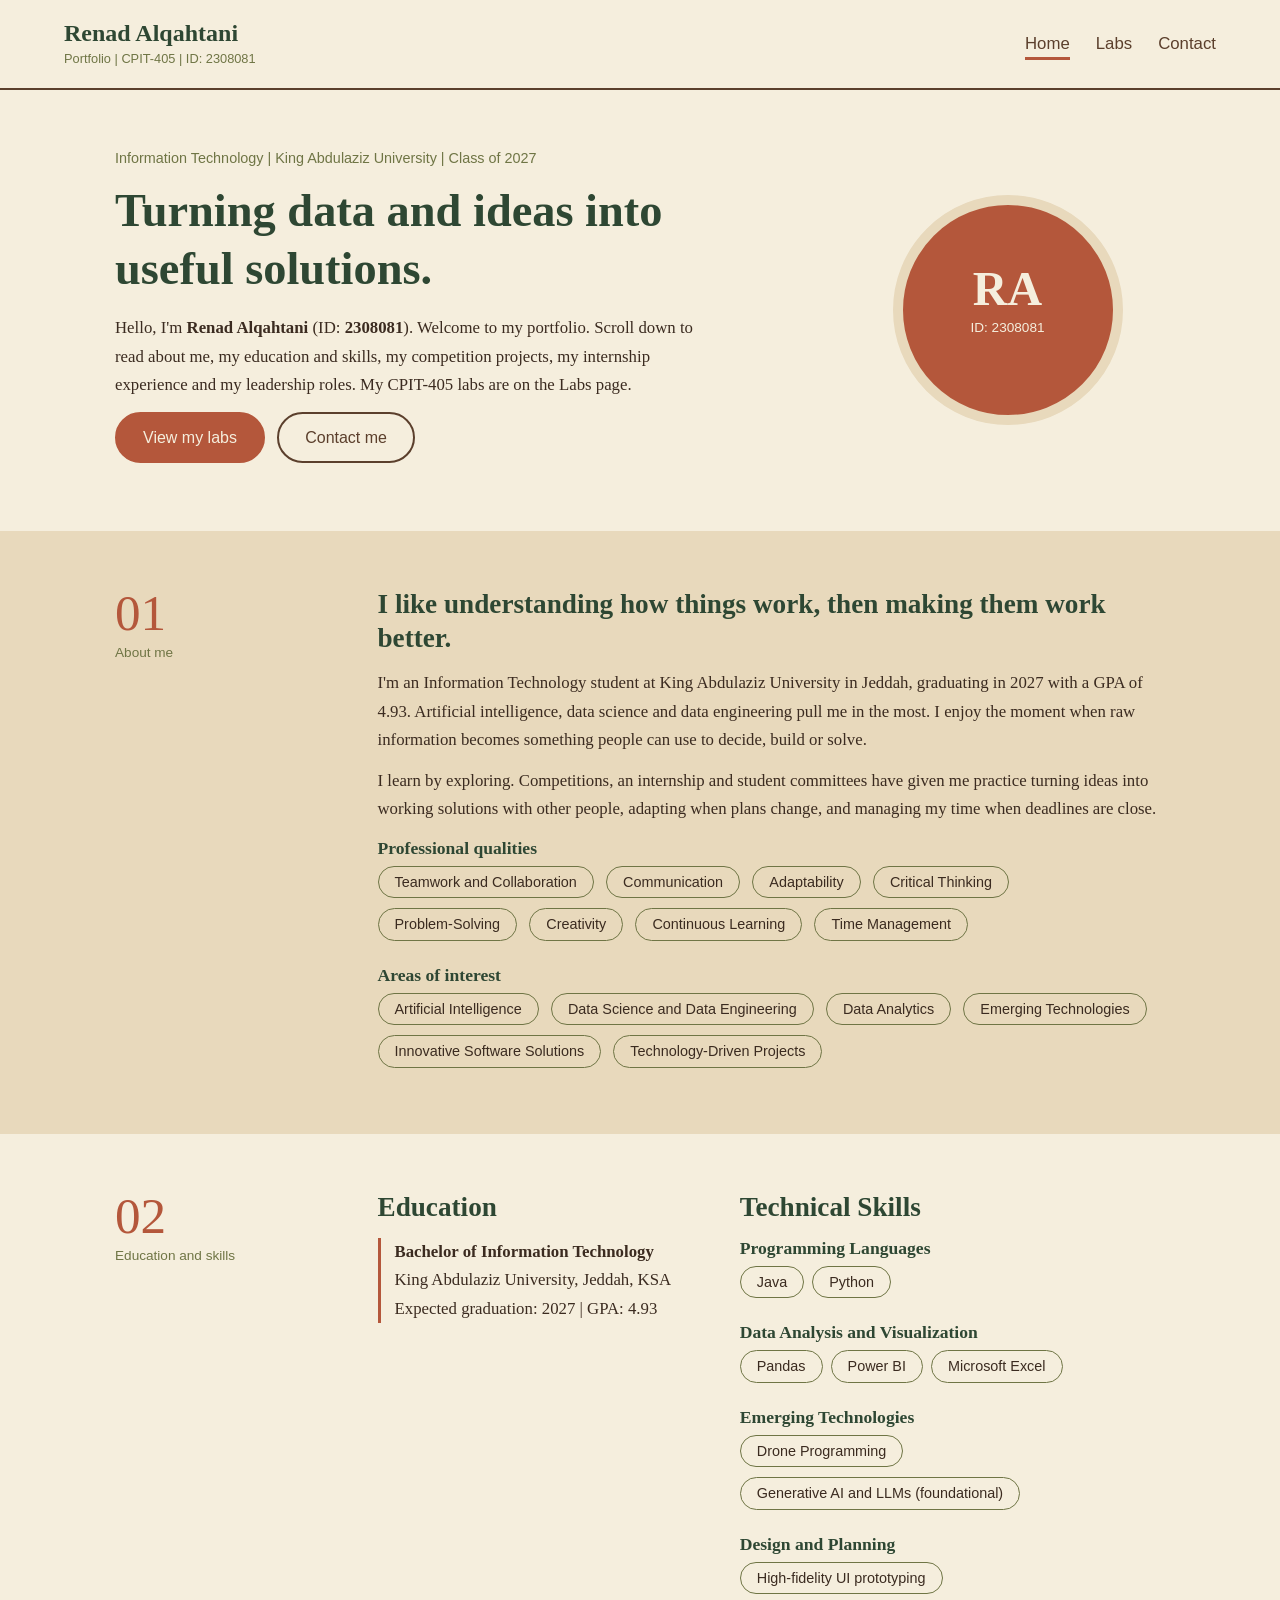
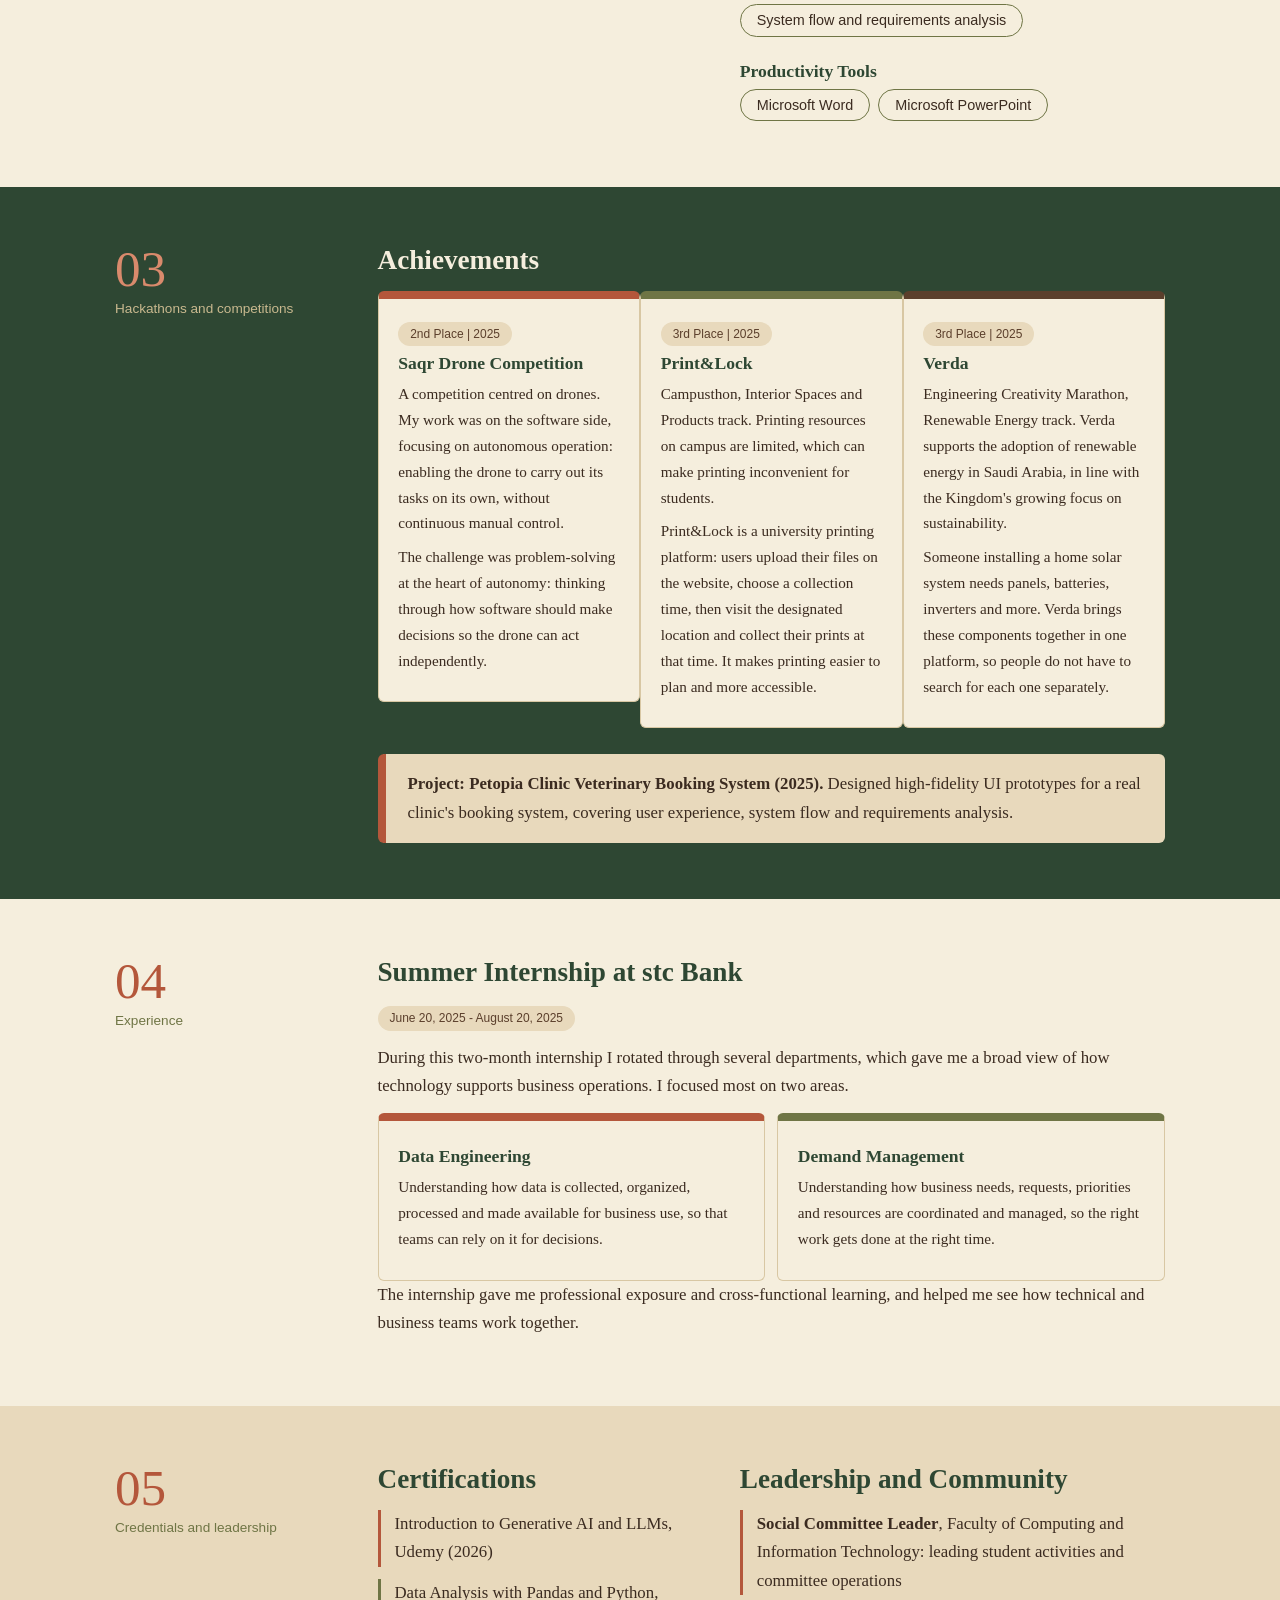
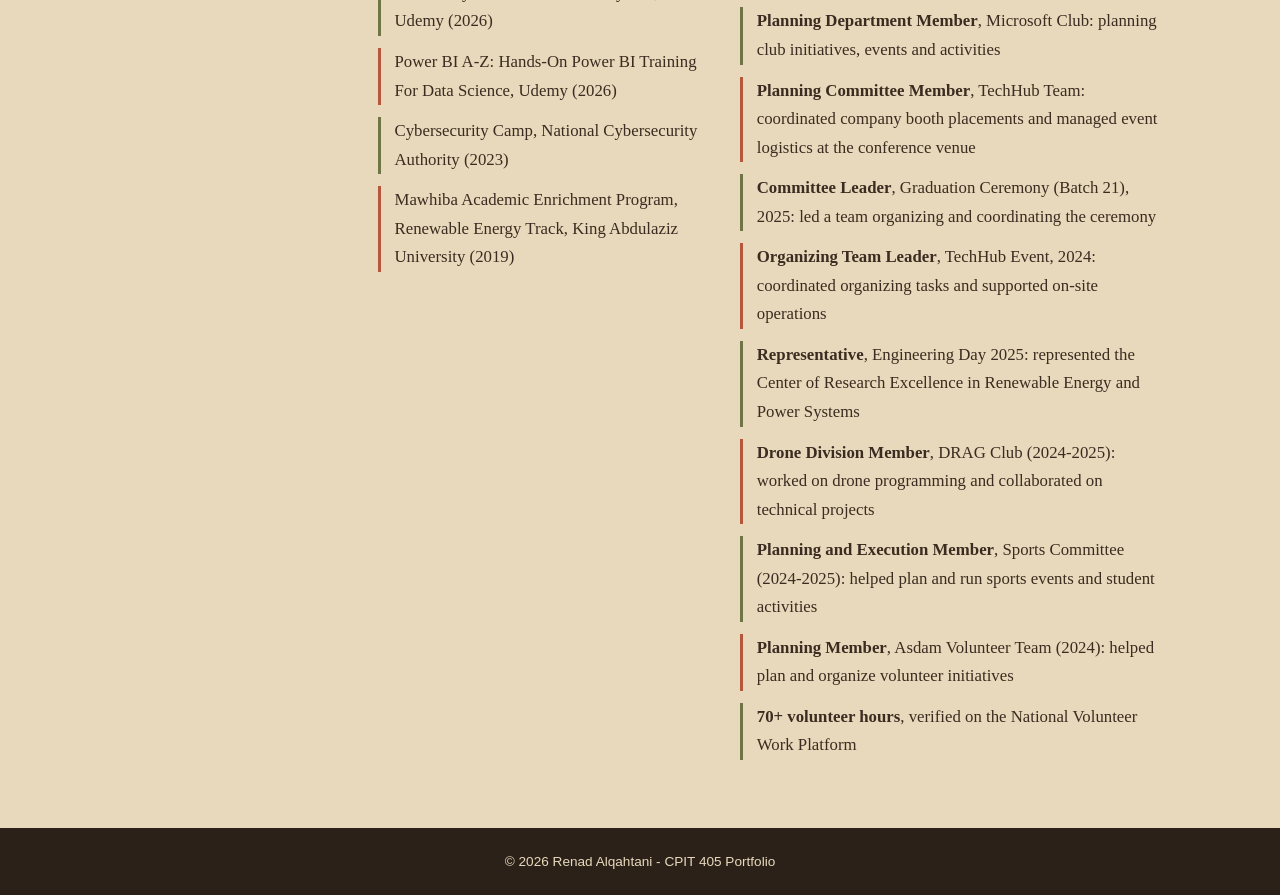
==== commit f56796a3: "Update index.html Updated the introduction paragraph to provide a clearer overview of the portfolio " ====
--- a/Assignment1/index.html
+++ b/Assignment1/index.html
@@ -32,7 +32,7 @@
         <div class="hero-text">
           <p class="kicker">Information Technology | King Abdulaziz University | Class of 2027</p>
           <h2>Turning data and ideas into useful solutions.</h2>
-          <p>Hello, I'm <strong>Renad Alqahtani</strong> (ID: <strong>2308081</strong>). Welcome to my portfolio. Here you will find my story, my CV, my competition projects, my internship experience and the labs I completed in CPIT-405.</p>
+          <p>Hello, I'm <strong>Renad Alqahtani</strong> (ID: <strong>2308081</strong>). Welcome to my portfolio. Scroll down to read about me, my education and skills, my competition projects, my internship experience and my leadership roles. My CPIT-405 labs are on the Labs page.</p>
           <p>
             <a class="btn" href="labs.html">View my labs</a>
             <a class="btn outline" href="contact.html">Contact me</a>
--- a/Assignment1/style.css
+++ b/Assignment1/style.css
@@ -1,8 +1,7 @@
 /* ============================================
-   CPIT-405 - Assignment 1 (HTML & CSS)
-   Renad Alqahtani
-   Palette: navy #14213d | paper #f4f6f9 | gold #d9b95b
-            steel #8fa8c8 | sage #9fc5b8
+   CPIT-405 - Assignment 1 | Renad Alqahtani
+   Palette: cream #f5eedd | sand #e8d9bc | olive #6f7545
+            forest #2e4733 | terracotta #b4573b | brown #5b3f2c
    ============================================ */
 
 /* Universal selector: remove default spacing */
@@ -11,29 +10,30 @@
   padding: 0;
 }
 
-/* Element selectors */
 body {
-  font-family: "Trebuchet MS", Verdana, sans-serif;
-  font-size: 1rem;
+  font-family: "Palatino Linotype", Palatino, Georgia, serif;
+  font-size: 1.05rem;
   line-height: 1.7;
-  color: #14213d;
-  background-color: #f4f6f9;
+  color: #3b2b20;
+  background-color: #f5eedd;
 }
 
 h1, h2, h3 {
-  font-family: Georgia, "Times New Roman", serif;
+  font-family: Georgia, serif;
+  line-height: 1.25;
+  color: #2e4733;
 }
 
 p {
-  margin-bottom: 10px;
+  margin-bottom: 12px;
 }
 
 a {
-  color: #1d4e89;
+  color: #b4573b;
 }
 
 a:hover {
-  color: #8a6d1d;
+  color: #2e4733;
 }
 
 /* Pseudo-element: arrow after links that open in a new tab */
@@ -46,39 +46,19 @@
   display: flex;
   justify-content: space-between;
   align-items: center;
-  padding: 14px 5%;
-  background-color: #f4f6f9;
-  border-bottom: 4px solid #14213d;
-}
-
-.brand {
-  display: flex;
-  align-items: center;
-}
-
-.badge {
-  width: 46px;
-  height: 46px;
-  line-height: 46px;
-  margin-right: 12px;
-  text-align: center;
-  font-family: Georgia, serif;
-  font-size: 1.2rem;
-  background-color: #d9b95b;
-  border: 3px solid #14213d;
-  border-radius: 12px;
-  transform: rotate(-6deg);
+  padding: 18px 5%;
+  border-bottom: 2px solid #5b3f2c;
 }
 
 header h1 {
   font-size: 1.5rem;
-  line-height: 1.2;
 }
 
 header p {
   margin-bottom: 0;
-  font-size: 0.85rem;
-  color: #4a5568;
+  font-family: "Trebuchet MS", sans-serif;
+  font-size: 0.8rem;
+  color: #6f7545;
 }
 
 nav > ul {
@@ -87,364 +67,320 @@
 }
 
 nav li {
-  margin-left: 10px;
+  margin-left: 26px;
 }
 
 nav a {
-  display: block;
-  padding: 6px 20px;
-  background-color: white;
-  color: #14213d;
+  padding-bottom: 4px;
+  font-family: "Trebuchet MS", sans-serif;
+  color: #5b3f2c;
   text-decoration: none;
-  border: 3px solid #14213d;
-  border-radius: 30px;
-  transition: transform 0.2s, background-color 0.2s;
+  border-bottom: 3px solid transparent;
+  transition: border-color 0.2s;
 }
 
 nav a.active {
-  background-color: #8fa8c8;
+  border-bottom-color: #b4573b;
 }
 
 nav a:hover {
-  background-color: #d9b95b;
-  color: #14213d;
-  transform: rotate(-4deg);
-}
-
-/* ---------- Page layout ---------- */
-main {
-  width: 90%;
-  max-width: 1100px;
-  margin: 28px auto;
-}
-
-/* Big dark banner (home hero and page titles) */
-.banner {
-  position: relative;
-  overflow: hidden;
-  padding: 36px 40px;
-  margin-bottom: 28px;
-  background-color: #14213d;
-  color: white;
-  border-radius: 20px;
-}
-
-.banner::before {
-  content: "";
-  position: absolute;
-  top: -50px;
-  right: -50px;
-  width: 170px;
-  height: 170px;
-  background-color: #8fa8c8;
-  border-radius: 50%;
-}
-
-.banner h2,
-.banner p,
-.id-card {
-  position: relative;
-}
-
-.banner h2 {
-  margin-bottom: 10px;
-  font-size: 2.2rem;
-  line-height: 1.2;
-  color: white;
-}
-
-.banner p {
-  color: #d5dbe6;
-}
-
-/* ID selector: the home page hero */
-#hero {
-  display: flex;
-  justify-content: space-between;
-  align-items: center;
-}
-
-#hero::before {
-  top: -70px;
-  right: -60px;
-  width: 260px;
-  height: 260px;
-}
-
-#hero h2 {
-  font-size: 3rem;
-}
-
-.hero-text {
-  width: 55%;
-}
-
-/* Student ID card */
-.id-card {
-  width: 30%;
-  padding: 20px;
-  text-align: center;
-  background-color: #d9b95b;
-  color: #14213d;
-  border: 3px solid #14213d;
-  border-right: 9px solid #14213d;
-  border-bottom: 9px solid #14213d;
-  border-radius: 18px;
-  transform: rotate(3deg);
-  transition: transform 0.3s;
-}
-
-.id-card:hover {
-  transform: rotate(0deg);
-}
-
-.avatar {
-  width: 70px;
-  height: 70px;
-  line-height: 70px;
-  margin: 0 auto 10px auto;
-  font-family: Georgia, serif;
-  font-size: 1.6rem;
-  background-color: #8fa8c8;
-  border: 3px solid #14213d;
-  border-radius: 50%;
-}
-
-.id-card h3 {
-  font-size: 1.3rem;
-}
-
-.id-card p {
-  margin-bottom: 4px;
-  font-size: 0.9rem;
-  color: #14213d;
-}
-
-.id-card .id-number {
-  margin-top: 6px;
-  padding: 4px;
-  font-family: Georgia, serif;
-  font-size: 1.4rem;
-  background-color: white;
-  border: 2px dashed #14213d;
-  border-radius: 8px;
-}
-
-/* Buttons */
-.btn {
-  display: inline-block;
-  padding: 6px 18px;
-  background-color: #d9b95b;
-  color: #14213d;
-  text-decoration: none;
-  border: 3px solid #14213d;
-  border-bottom: 6px solid #14213d;
-  border-radius: 10px;
-  transition: transform 0.2s, background-color 0.2s;
-}
-
-.btn.mint {
-  background-color: #9fc5b8;
-}
-
-.btn:hover {
-  background-color: #8fa8c8;
-  color: #14213d;
-  transform: translateY(-3px);
-}
-
-/* Sidebar + content columns (Flexbox) */
-.columns {
+  color: #b4573b;
+  border-bottom-color: #6f7545;
+}
+
+
+.band {
+  padding: 56px 5%;
+}
+
+.band.sand {
+  background-color: #e8d9bc;
+}
+
+.band.forest {
+  background-color: #2e4733;
+}
+
+.band.forest h2,
+.band.forest h3 {
+  color: #f5eedd;
+}
+
+.band.forest p {
+  color: #e8d9bc;
+}
+
+/* A row = label column on the left + content on the right */
+.row {
   display: flex;
   justify-content: space-between;
   align-items: flex-start;
-}
-
-aside {
-  width: 22%;
-  padding: 2%;
-  background-color: white;
-  border: 3px solid #14213d;
-  border-bottom: 8px solid #14213d;
-  border-radius: 16px;
-}
-
-aside h2 {
-  margin-bottom: 10px;
+  max-width: 1050px;
+  margin: 0 auto;
+}
+
+.label {
+  width: 20%;
+}
+
+.num {
+  display: block;
+  font-family: Georgia, serif;
+  font-size: 3.2rem;
+  line-height: 1;
+  color: #b4573b;
+}
+
+.name {
+  font-family: "Trebuchet MS", sans-serif;
+  font-size: 0.85rem;
+  color: #6f7545;
+}
+
+.band.forest .num {
+  color: #d98a6c;
+}
+
+.band.forest .name {
+  color: #c9b98f;
+}
+
+.body {
+  width: 75%;
+}
+
+.body h2 {
+  margin-bottom: 14px;
+  font-size: 1.7rem;
+}
+
+h3 {
+  margin: 14px 0 6px 0;
   font-size: 1.1rem;
+}
+
+/* ---------- Hero ---------- */
+#hero .row {
+  align-items: center;
+}
+
+.hero-text {
+  width: 58%;
+}
+
+.kicker {
+  font-family: "Trebuchet MS", sans-serif;
+  font-size: 0.9rem;
+  color: #6f7545;
+}
+
+#hero h2 {
+  margin-bottom: 16px;
+  font-size: 2.9rem;
+}
+
+.plate-wrap {
+  width: 30%;
+}
+
+/* Round "ID plate" */
+.plate {
+  width: 210px;
+  height: 150px;
+  padding-top: 60px;
+  margin: 0 auto;
   text-align: center;
-}
-
-aside ul {
+  background-color: #b4573b;
+  color: #f5eedd;
+  border: 10px solid #e8d9bc;
+  border-radius: 50%;
+}
+
+.plate strong {
+  display: block;
+  font-family: Georgia, serif;
+  font-size: 3rem;
+  line-height: 1;
+}
+
+.plate span {
+  font-family: "Trebuchet MS", sans-serif;
+  font-size: 0.85rem;
+}
+
+/* ---------- Buttons ---------- */
+.btn,
+button {
+  display: inline-block;
+  padding: 10px 26px;
+  margin-right: 8px;
+  font-family: "Trebuchet MS", sans-serif;
+  font-size: 1rem;
+  background-color: #b4573b;
+  color: #f5eedd;
+  text-decoration: none;
+  border: 2px solid #b4573b;
+  border-radius: 30px;
+  transition: background-color 0.2s;
+}
+
+.btn.outline {
+  background-color: transparent;
+  color: #5b3f2c;
+  border-color: #5b3f2c;
+}
+
+.btn:hover,
+button:hover {
+  background-color: #2e4733;
+  border-color: #2e4733;
+  color: #f5eedd;
+}
+
+/* ---------- Chips and lists ---------- */
+.chips {
   list-style: none;
-  margin-bottom: 16px;
-}
-
-aside li a {
-  display: block;
-  padding: 7px;
-  margin-bottom: 8px;
-  text-align: center;
-  background-color: #f4f6f9;
-  color: #14213d;
-  text-decoration: none;
-  border: 2px solid #14213d;
-  border-radius: 10px;
-  transition: transform 0.2s, background-color 0.2s;
-}
-
-aside li a:hover {
-  background-color: #d9b95b;
-  color: #14213d;
-  transform: translateX(6px);
-}
-
-.info {
-  font-size: 0.9rem;
-  text-align: center;
-}
-
-.content {
-  width: 68%;
-}
-
-.content section {
-  padding: 24px;
-  margin-bottom: 26px;
-  background-color: white;
-  border: 3px solid #14213d;
-  border-bottom: 8px solid #14213d;
-  border-radius: 16px;
-}
-
-/* Sticker-style section headings */
-.content h2 {
+}
+
+.chips li {
   display: inline-block;
   padding: 3px 16px;
-  margin-bottom: 16px;
-  font-size: 1.3rem;
-  background-color: #d9b95b;
-  border: 3px solid #14213d;
-  border-radius: 10px;
-  transform: rotate(-1.5deg);
-}
-
-.content section:nth-child(2n) h2 {
-  background-color: #8fa8c8;
-}
-
-.content section:nth-child(3n) h2 {
-  background-color: #9fc5b8;
-}
-
-#about {
-  border-left: 12px solid #9fc5b8;
-}
-
-/* ---------- Lists ---------- */
-.content ul {
-  margin-left: 22px;
-}
-
-.content li {
-  margin-bottom: 6px;
-}
-
-.content ul.chips,
-.content ul.timeline,
-.content ul.stars {
+  margin: 0 8px 10px 0;
+  font-family: "Trebuchet MS", sans-serif;
+  font-size: 0.9rem;
+  border: 1px solid #6f7545;
+  border-radius: 20px;
+  transition: background-color 0.2s;
+}
+
+.chips li:hover {
+  background-color: #6f7545;
+  color: #f5eedd;
+}
+
+.list {
   list-style: none;
-  margin-left: 0;
-}
-
-/* Skills as colored chips */
-.chips li {
+}
+
+.list li {
+  padding-left: 14px;
+  margin-bottom: 12px;
+  border-left: 3px solid #b4573b;
+}
+
+.list li:nth-child(2n) {
+  border-left-color: #6f7545;
+}
+
+/* ---------- Columns and cards ---------- */
+.split,
+.cards {
+  display: flex;
+  justify-content: space-between;
+  align-items: flex-start;
+}
+
+.split > div:nth-child(1) {
+  width: 42%;
+}
+
+.split > div:nth-child(2) {
+  width: 54%;
+}
+
+.card {
+  width: 29%;
+  padding: 2.5%;
+  background-color: #f5eedd;
+  border: 1px solid #d8c7a3;
+  border-top: 8px solid #b4573b;
+  border-radius: 6px;
+  transition: transform 0.25s;
+}
+
+.card:nth-child(2) {
+  border-top-color: #6f7545;
+}
+
+.card:nth-child(3) {
+  border-top-color: #5b3f2c;
+}
+
+.card:hover {
+  transform: translateY(-6px);
+}
+
+.band .card h3 {
+  margin-top: 6px;
+  color: #2e4733;
+}
+
+.band .card p {
+  margin-bottom: 8px;
+  font-size: 0.95rem;
+  color: #3b2b20;
+}
+
+.two .card {
+  width: 44%;
+}
+
+.tag {
   display: inline-block;
-  padding: 4px 16px;
-  margin: 0 8px 10px 0;
-  background-color: #d9b95b;
-  border: 2px solid #14213d;
+  padding: 2px 12px;
+  font-family: "Trebuchet MS", sans-serif;
+  font-size: 0.75rem;
+  background-color: #e8d9bc;
+  color: #5b3f2c;
   border-radius: 20px;
-  transition: transform 0.2s;
-}
-
-.chips li:nth-child(2n) {
-  background-color: #8fa8c8;
-}
-
-.chips li:nth-child(3n) {
-  background-color: #9fc5b8;
-}
-
-.chips li:hover {
-  transform: rotate(-4deg);
-}
-
-/* Education and leadership as a timeline */
-.timeline li {
-  padding-left: 14px;
-  margin-bottom: 14px;
-  border-left: 6px solid #8fa8c8;
-}
-
-.timeline li:nth-child(2n) {
-  border-left-color: #d9b95b;
-}
-
-/* Achievements with stars */
-.stars li::before {
-  content: "\2605  ";
-  color: #b8912f;
+}
+
+.note {
+  padding: 16px 22px;
+  margin-top: 26px;
+  background-color: #e8d9bc;
+  border-left: 8px solid #b4573b;
+  border-radius: 6px;
+  color: #3b2b20;
+}
+
+.band.forest .note p {
+  margin-bottom: 0;
+  color: #3b2b20;
 }
 
 /* ---------- Tables (labs page) ---------- */
-.table-box {
-  overflow: auto;
-}
-
 table {
   width: 100%;
   border-collapse: collapse;
   text-align: center;
-  border: 3px solid #14213d;
 }
 
 caption {
   padding-bottom: 8px;
   text-align: left;
-  color: #4a5568;
+  font-family: "Trebuchet MS", sans-serif;
+  font-size: 0.85rem;
+  color: #6f7545;
 }
 
 th {
   padding: 10px;
-  background-color: #14213d;
-  color: white;
+  background-color: #2e4733;
+  color: #f5eedd;
 }
 
 td {
   padding: 10px;
-  border: 2px solid #14213d;
+  border-bottom: 1px solid #c9b98f;
 }
 
 tr:nth-child(even) {
-  background-color: #f4f6f9;
+  background-color: #e8d9bc;
 }
 
 tr:hover {
-  background-color: #f6edd2;
-}
-
-td .btn {
-  padding: 2px 14px;
-  border-bottom: 4px solid #14213d;
-}
-
-.status {
-  display: inline-block;
-  padding: 2px 14px;
-  background-color: #9fc5b8;
-  border: 2px solid #14213d;
-  border-radius: 20px;
+  background-color: #eadbb9;
 }
 
 /* ---------- Form (contact page) ---------- */
@@ -452,26 +388,27 @@
   display: block;
   margin-top: 14px;
   margin-bottom: 4px;
+  font-family: "Trebuchet MS", sans-serif;
+  font-size: 0.9rem;
 }
 
 /* Attribute selectors */
 input[type="text"],
 input[type="email"],
 textarea {
-  width: 92%;
+  width: 90%;
   padding: 10px;
   font-size: 1rem;
   font-family: inherit;
-  background-color: white;
-  border: 3px solid #14213d;
-  border-radius: 10px;
-  transition: background-color 0.2s;
+  background-color: #fffaf0;
+  border: 1px solid #6f7545;
+  border-radius: 6px;
 }
 
 input:focus,
 textarea:focus {
-  background-color: #f6edd2;
-  border-color: #1d4e89;
+  border: 2px solid #b4573b;
+  background-color: white;
 }
 
 textarea {
@@ -487,131 +424,21 @@
   margin-right: 15px;
 }
 
-button {
-  padding: 10px 30px;
-  font-size: 1rem;
-  font-family: inherit;
-  background-color: #14213d;
-  color: white;
-  border: 3px solid #14213d;
-  border-bottom: 6px solid #d9b95b;
-  border-radius: 10px;
-  transition: transform 0.2s, background-color 0.2s;
-}
-
-button:hover {
-  background-color: #8fa8c8;
-  color: #14213d;
-  transform: translateY(-3px);
-}
-
-/* ---------- Extra blocks for the CV content ---------- */
-
-/* Highlights strip in About Me */
-.stats {
-  display: flex;
-  justify-content: space-between;
-  margin-top: 16px;
-}
-
-.stat {
-  width: 28%;
-  padding: 10px 1%;
-  text-align: center;
-  background-color: #d9b95b;
-  border: 3px solid #14213d;
-  border-bottom: 6px solid #14213d;
-  border-radius: 12px;
-  font-size: 0.85rem;
-  line-height: 1.3;
-  transition: transform 0.2s;
-}
-
-.stat strong {
-  display: block;
-  font-family: Georgia, serif;
-  font-size: 1.8rem;
-}
-
-.stat:nth-child(2n) {
-  background-color: #8fa8c8;
-}
-
-.stat:nth-child(3n) {
-  background-color: #9fc5b8;
-}
-
-.stat:hover {
-  transform: rotate(-3deg);
-}
-
-/* Competition medal cards */
-.medals {
-  display: flex;
-  justify-content: space-between;
-}
-
-.medal {
-  width: 26%;
-  padding: 14px 2%;
-  text-align: center;
-  background-color: #f4f6f9;
-  border: 3px solid #14213d;
-  border-radius: 14px;
-  font-size: 0.9rem;
-  line-height: 1.4;
-  transition: transform 0.2s, background-color 0.2s;
-}
-
-.medal .emoji {
-  display: block;
-  font-size: 2.2rem;
-}
-
-.medal strong {
-  display: block;
-  margin-bottom: 4px;
-}
-
-.medal:hover {
-  background-color: #f6edd2;
-  transform: translateY(-5px);
-}
-
-/* Project box */
-.project {
-  padding: 14px 18px;
-  background-color: #f6edd2;
-  border: 3px dashed #14213d;
-  border-radius: 14px;
-}
-
-.project p {
-  margin-bottom: 0;
-}
-
-/* Smaller headings inside content sections */
-.content h3 {
-  margin-top: 18px;
-  margin-bottom: 8px;
-  font-size: 1.05rem;
-  color: #1d4e89;
-}
-
 /* ---------- Footer ---------- */
 footer {
-  padding: 18px;
+  padding: 22px;
   text-align: center;
-  font-size: 0.9rem;
-  background-color: #14213d;
-  color: white;
+  font-family: "Trebuchet MS", sans-serif;
+  font-size: 0.85rem;
+  background-color: #2b2119;
+  color: #e8d9bc;
 }
 
 footer p {
   margin-bottom: 0;
 }
 
-/* ---------- Small screens (optional, see note) ---------- */
+/* ---------- Small screens ---------- */
 @media (max-width: 700px) {
   header {
     flex-direction: column;
@@ -622,51 +449,39 @@
   }
 
   nav li {
-    margin: 0 5px;
-  }
-
-  #hero {
+    margin: 0 10px;
+  }
+
+  .row,
+  .split,
+  .cards {
     flex-direction: column;
   }
 
+  .label,
+  .body,
+  .hero-text,
+  .split > div:nth-child(1),
+  .split > div:nth-child(2) {
+    width: 100%;
+  }
+
+  .label {
+    margin-bottom: 14px;
+  }
+
   #hero h2 {
-    font-size: 2.2rem;
-  }
-
-  .hero-text {
+    font-size: 2.1rem;
+  }
+
+  .plate-wrap {
     width: 100%;
-  }
-
-  .id-card {
-    width: 70%;
-    margin-top: 30px;
-  }
-
-  .columns {
-    flex-direction: column;
-  }
-
-  aside {
-    width: 96%;
-    margin-bottom: 24px;
-  }
-
-  .content {
-    width: 100%;
-  }
-
-  .stats,
-  .medals {
-    flex-direction: column;
-  }
-
-  .stat {
-    width: 96%;
-    margin-bottom: 10px;
-  }
-
-  .medal {
+    margin-top: 28px;
+  }
+
+  .card,
+  .two .card {
     width: 90%;
-    margin-bottom: 10px;
-  }
-}+    margin-bottom: 16px;
+  }
+}
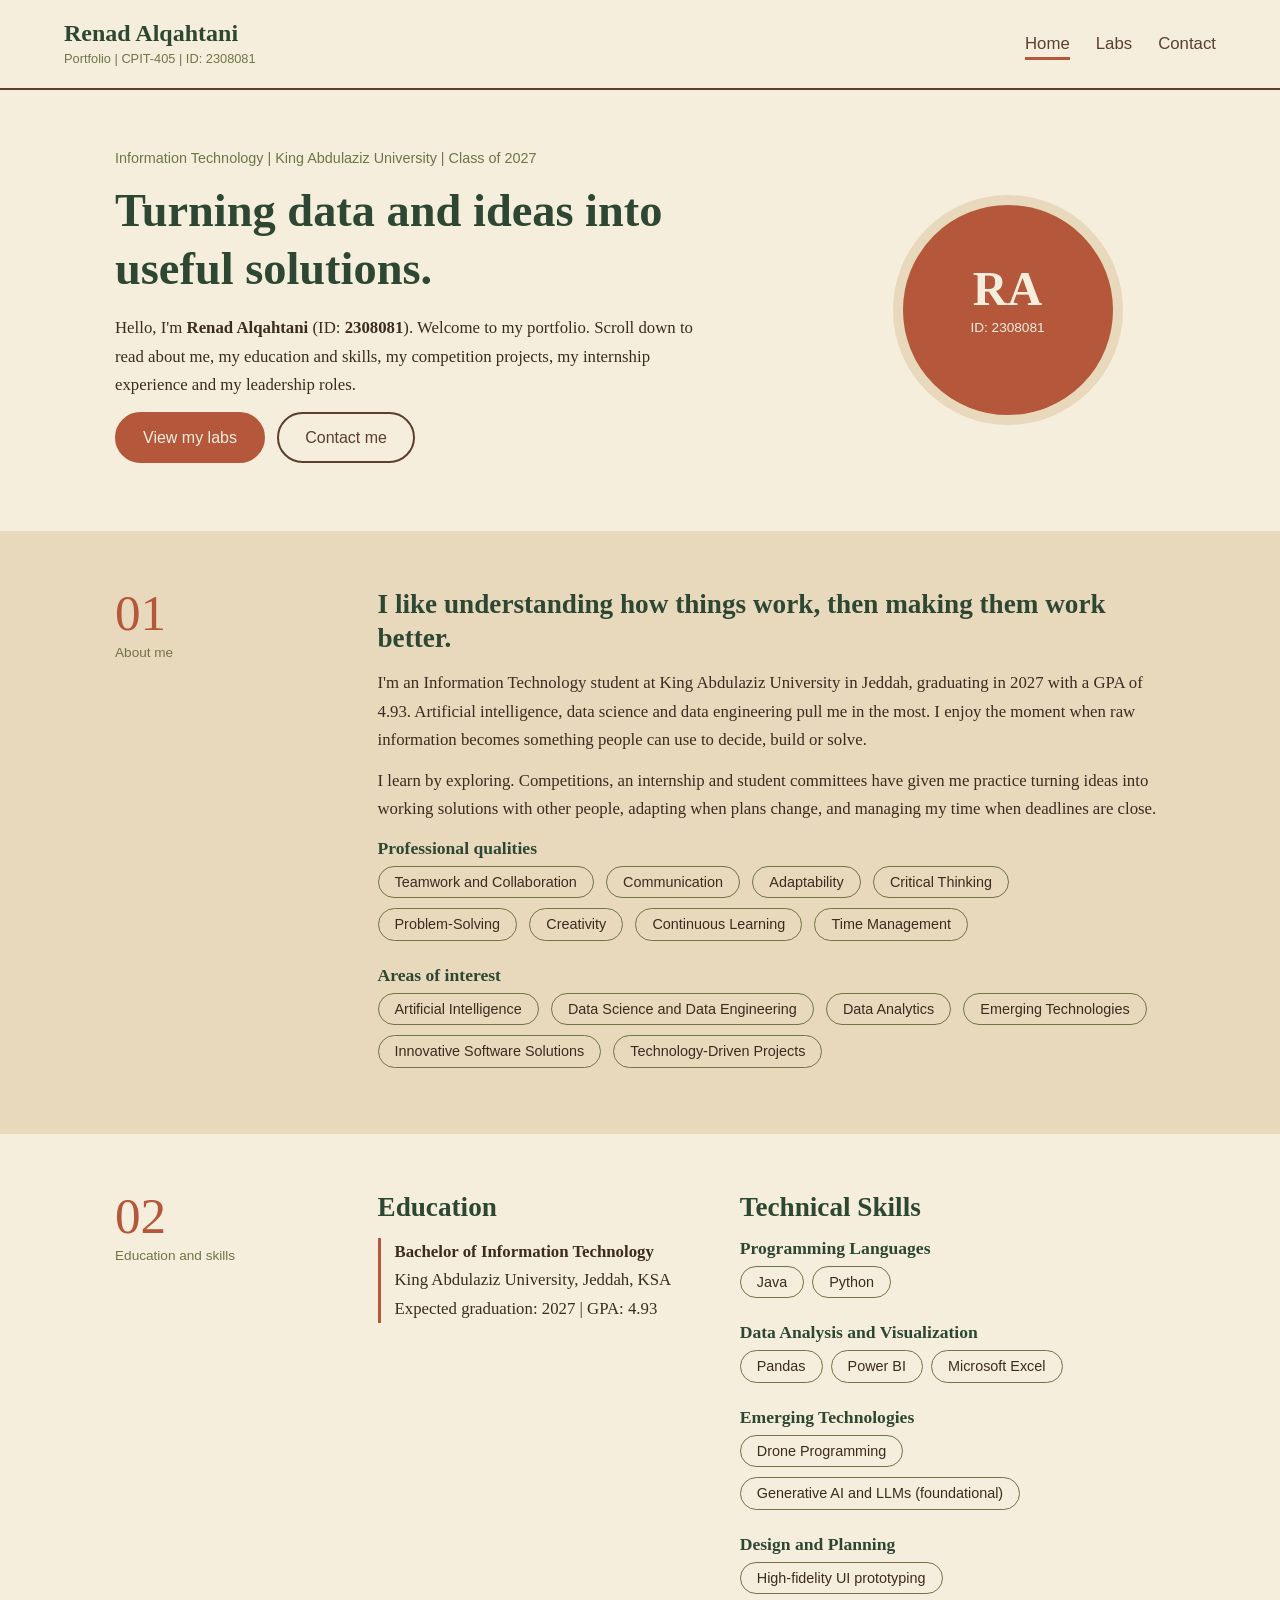
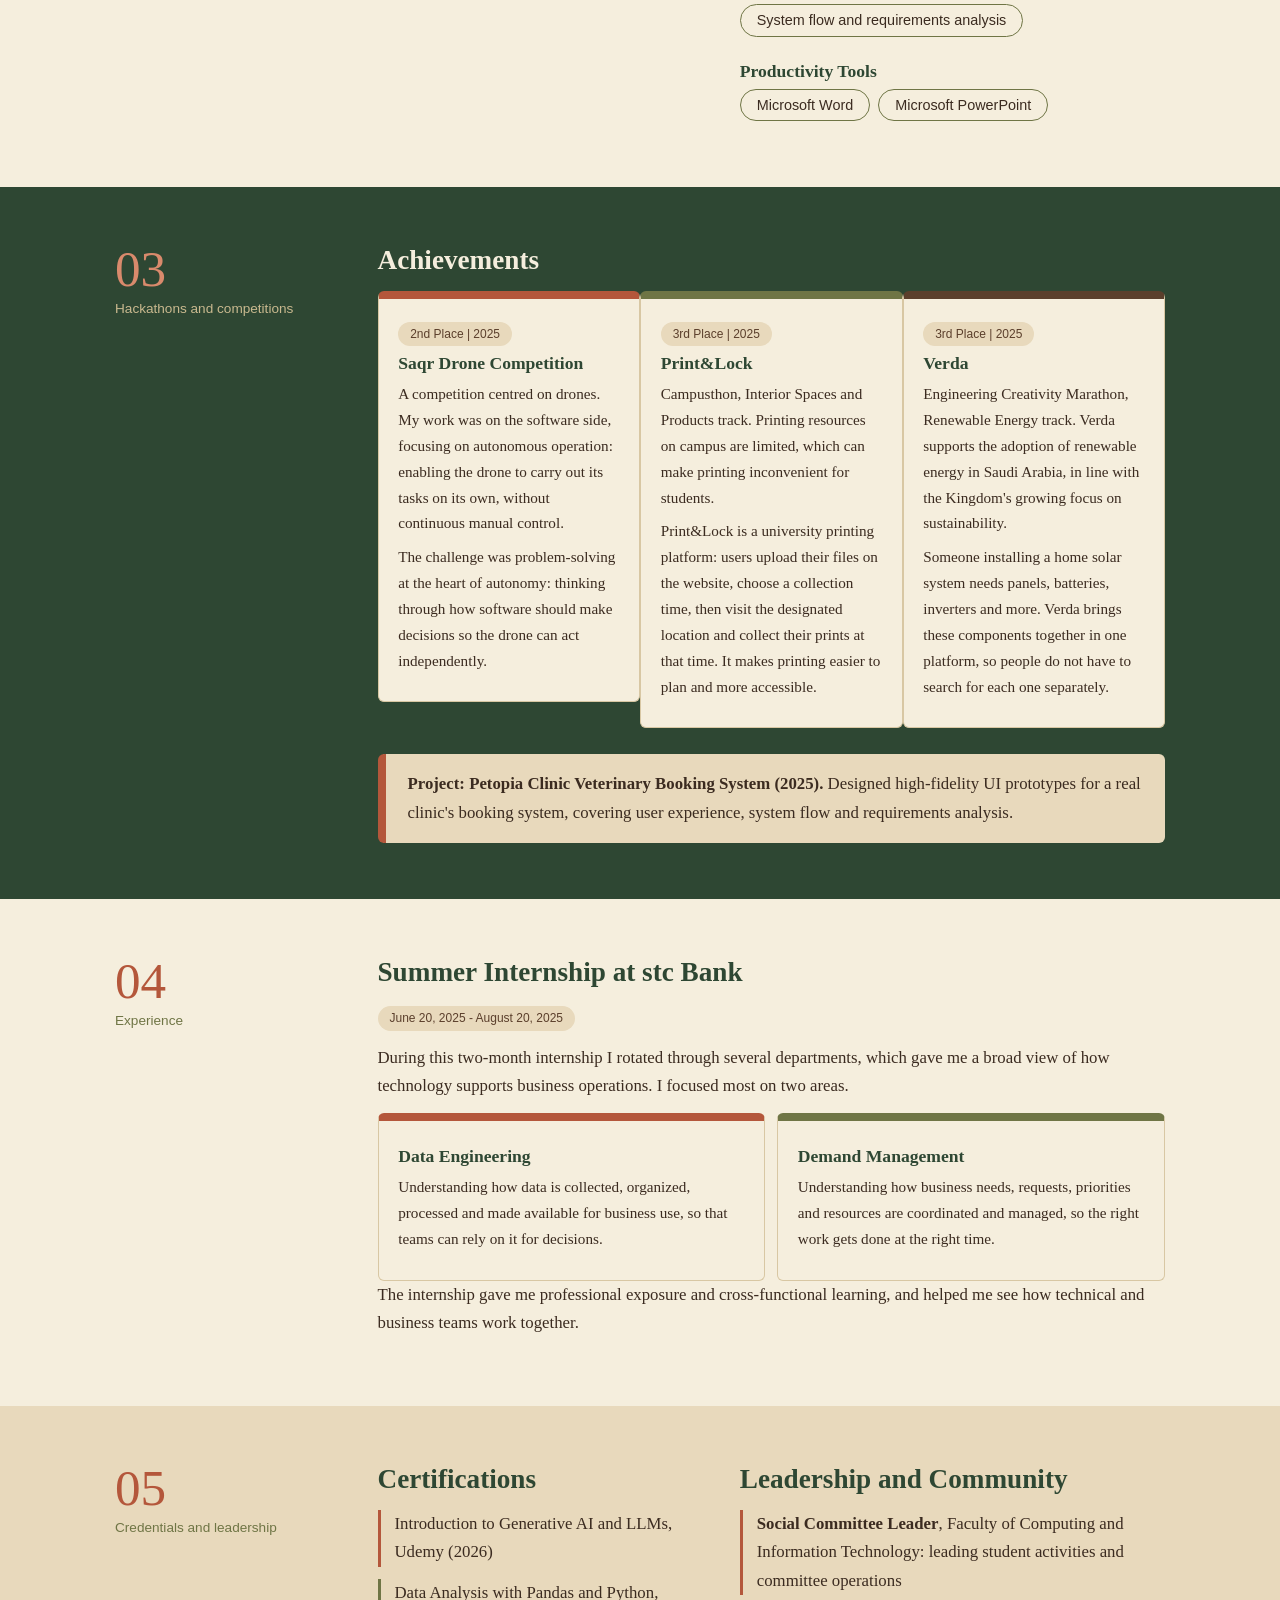
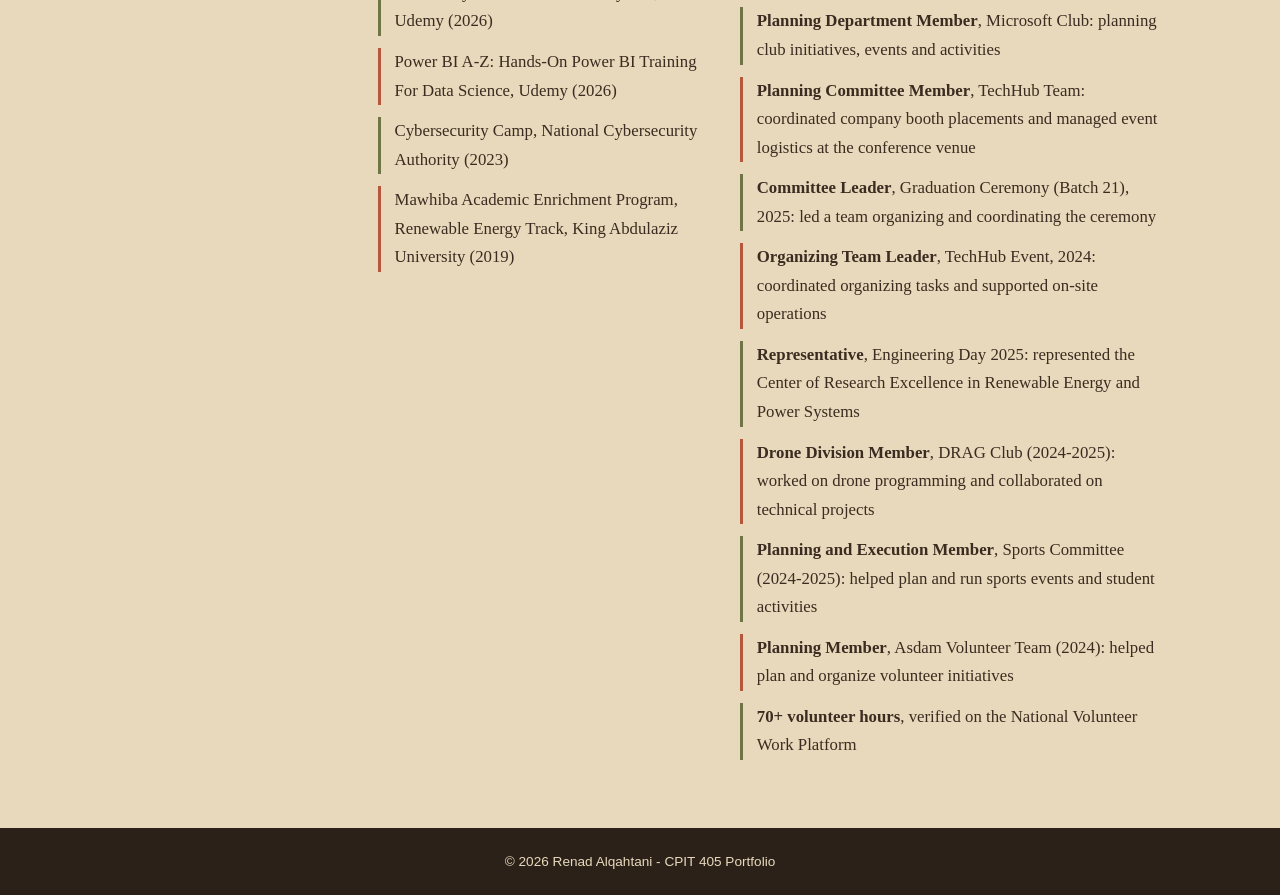
==== commit 2e2db85f: "Update portfolio introduction text Removed mention of CPIT-405 labs from the portfolio introduction." ====
--- a/Assignment1/index.html
+++ b/Assignment1/index.html
@@ -32,7 +32,7 @@
         <div class="hero-text">
           <p class="kicker">Information Technology | King Abdulaziz University | Class of 2027</p>
           <h2>Turning data and ideas into useful solutions.</h2>
-          <p>Hello, I'm <strong>Renad Alqahtani</strong> (ID: <strong>2308081</strong>). Welcome to my portfolio. Scroll down to read about me, my education and skills, my competition projects, my internship experience and my leadership roles. My CPIT-405 labs are on the Labs page.</p>
+          <p>Hello, I'm <strong>Renad Alqahtani</strong> (ID: <strong>2308081</strong>). Welcome to my portfolio. Scroll down to read about me, my education and skills, my competition projects, my internship experience and my leadership roles.</p>
           <p>
             <a class="btn" href="labs.html">View my labs</a>
             <a class="btn outline" href="contact.html">Contact me</a>
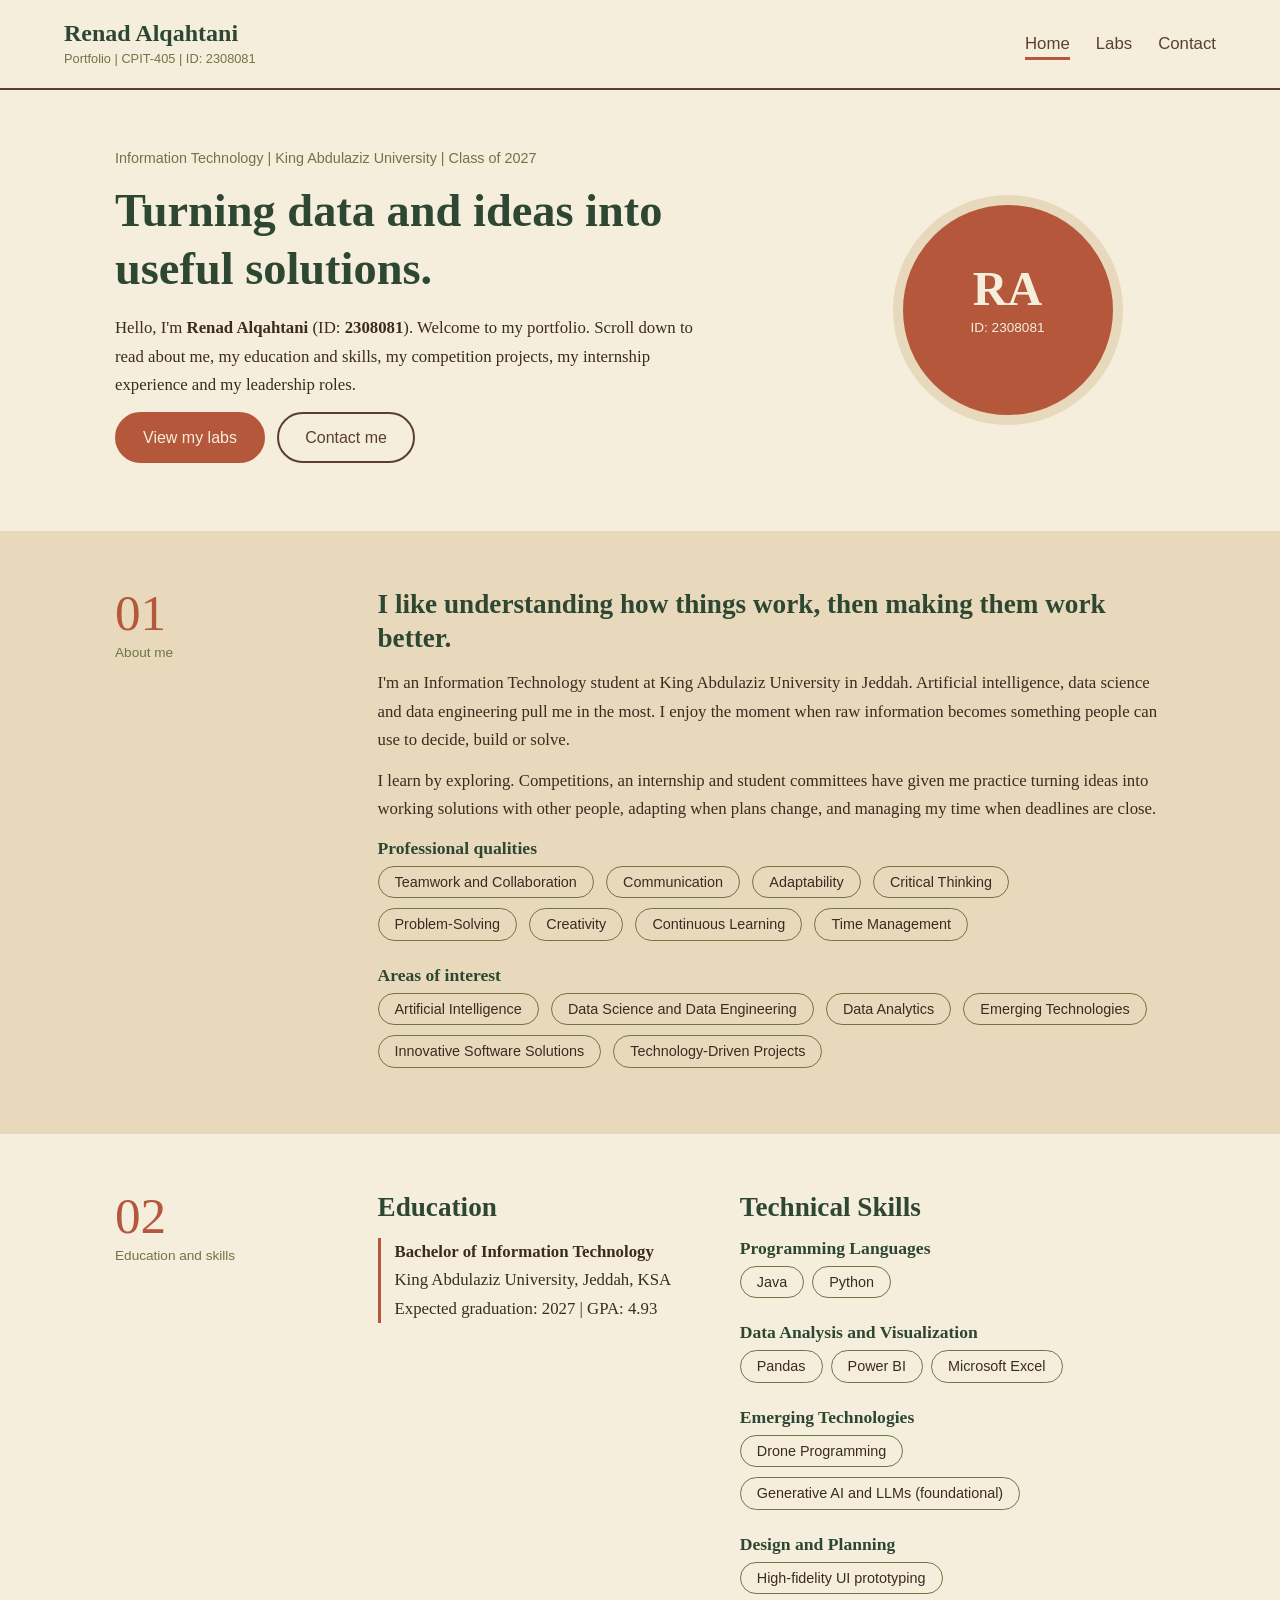
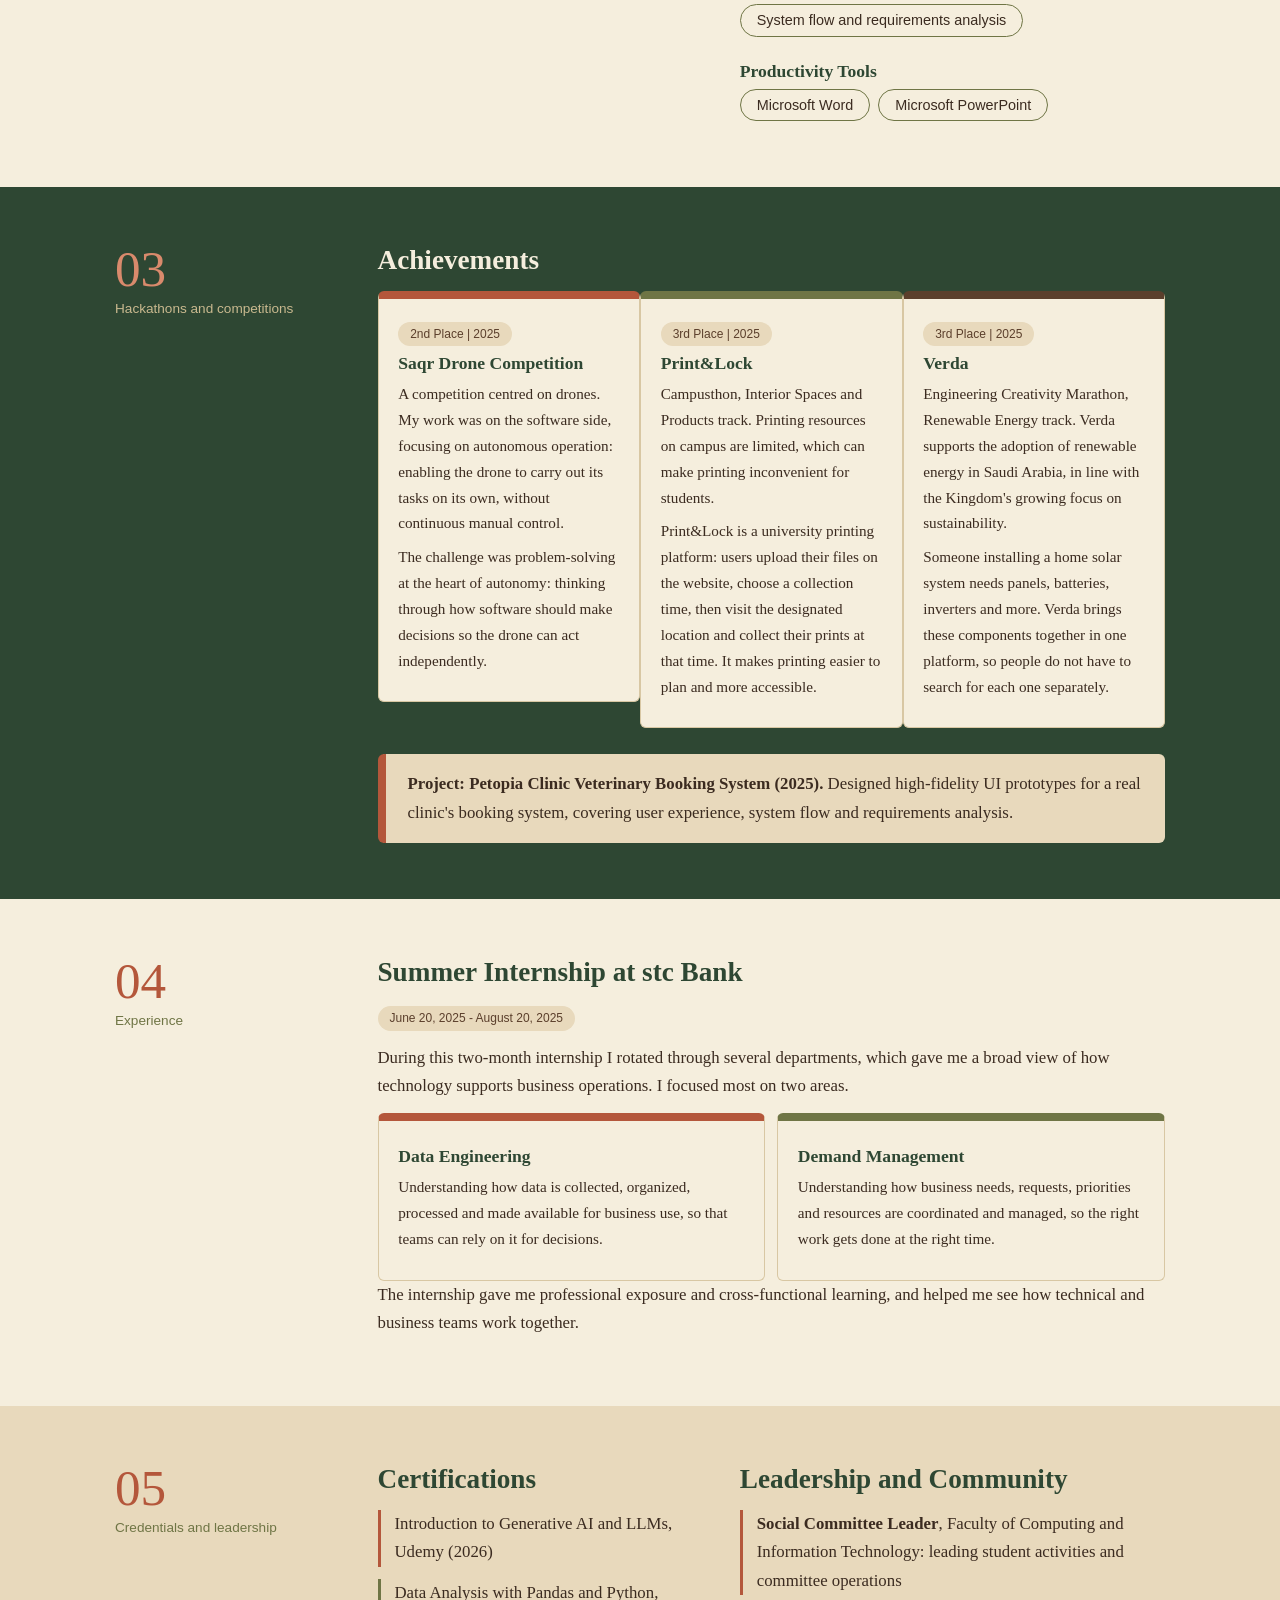
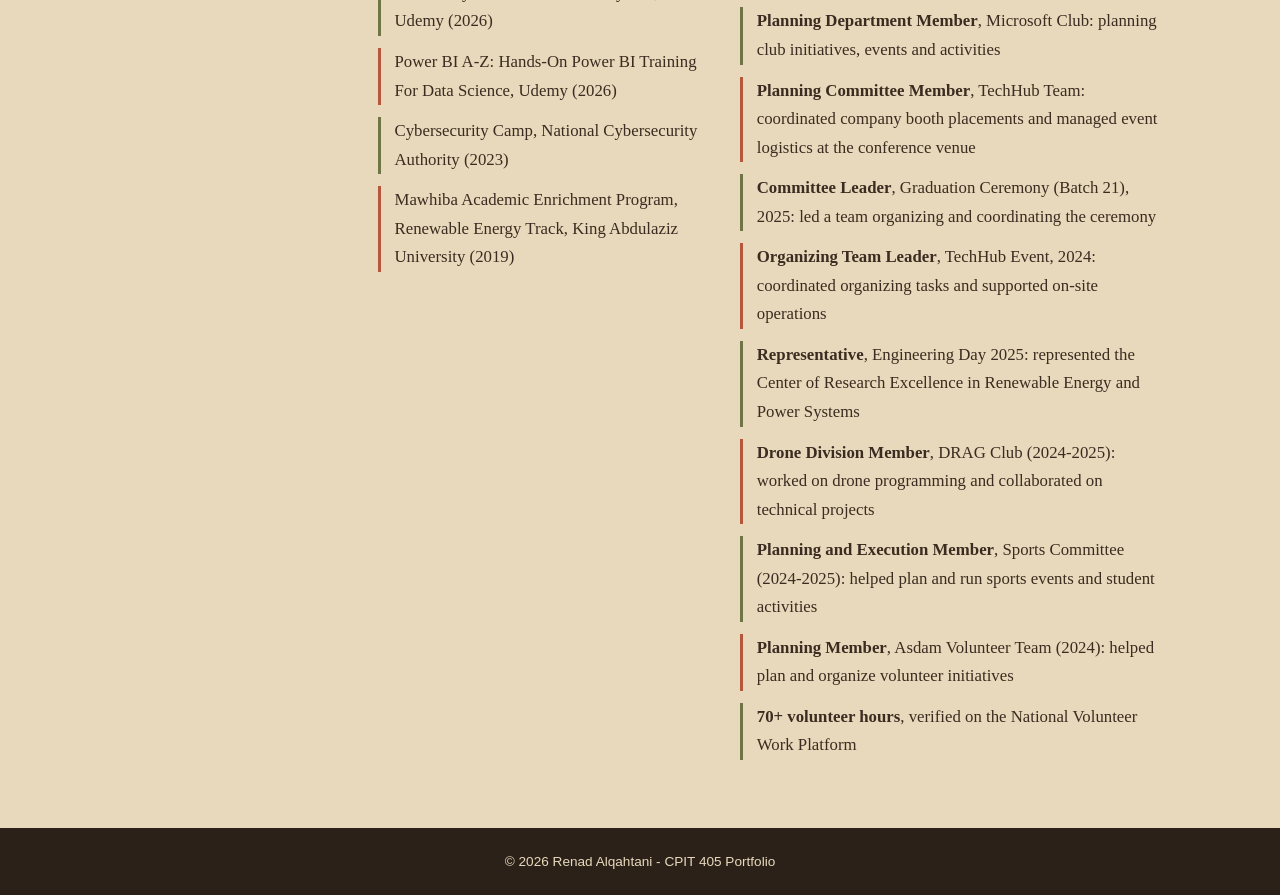
==== commit c5f116ab: "Update index.html Removed GPA detail from the introduction paragraph and updated list class for lead" ====
--- a/Assignment1/index.html
+++ b/Assignment1/index.html
@@ -53,7 +53,7 @@
         <div class="label"><span class="num">01</span><span class="name">About me</span></div>
         <div class="body">
           <h2>I like understanding how things work, then making them work better.</h2>
-          <p>I'm an Information Technology student at King Abdulaziz University in Jeddah, graduating in 2027 with a GPA of 4.93. Artificial intelligence, data science and data engineering pull me in the most. I enjoy the moment when raw information becomes something people can use to decide, build or solve.</p>
+          <p>I'm an Information Technology student at King Abdulaziz University in Jeddah. Artificial intelligence, data science and data engineering pull me in the most. I enjoy the moment when raw information becomes something people can use to decide, build or solve.</p>
           <p>I learn by exploring. Competitions, an internship and student committees have given me practice turning ideas into working solutions with other people, adapting when plans change, and managing my time when deadlines are close.</p>
           <h3>Professional qualities</h3>
           <ul class="chips">
@@ -183,7 +183,7 @@
             </div>
             <div>
               <h2>Leadership and Community</h2>
-              <ul class="list">
+                <ul class="list">
                 <li><strong>Social Committee Leader</strong>, Faculty of Computing and Information Technology: leading student activities and committee operations</li>
                 <li><strong>Planning Department Member</strong>, Microsoft Club: planning club initiatives, events and activities</li>
                 <li><strong>Planning Committee Member</strong>, TechHub Team: coordinated company booth placements and managed event logistics at the conference venue</li>
--- a/Assignment1/style.css
+++ b/Assignment1/style.css
@@ -270,6 +270,17 @@
 
 .list li:nth-child(2n) {
   border-left-color: #6f7545;
+}
+
+.list.roles li {
+  padding-left: 0;
+  padding-top: 8px;
+  border-left: none;
+  border-top: 3px solid #b4573b;
+}
+
+.list.roles li:nth-child(2n) {
+  border-top-color: #6f7545;
 }
 
 /* ---------- Columns and cards ---------- */
